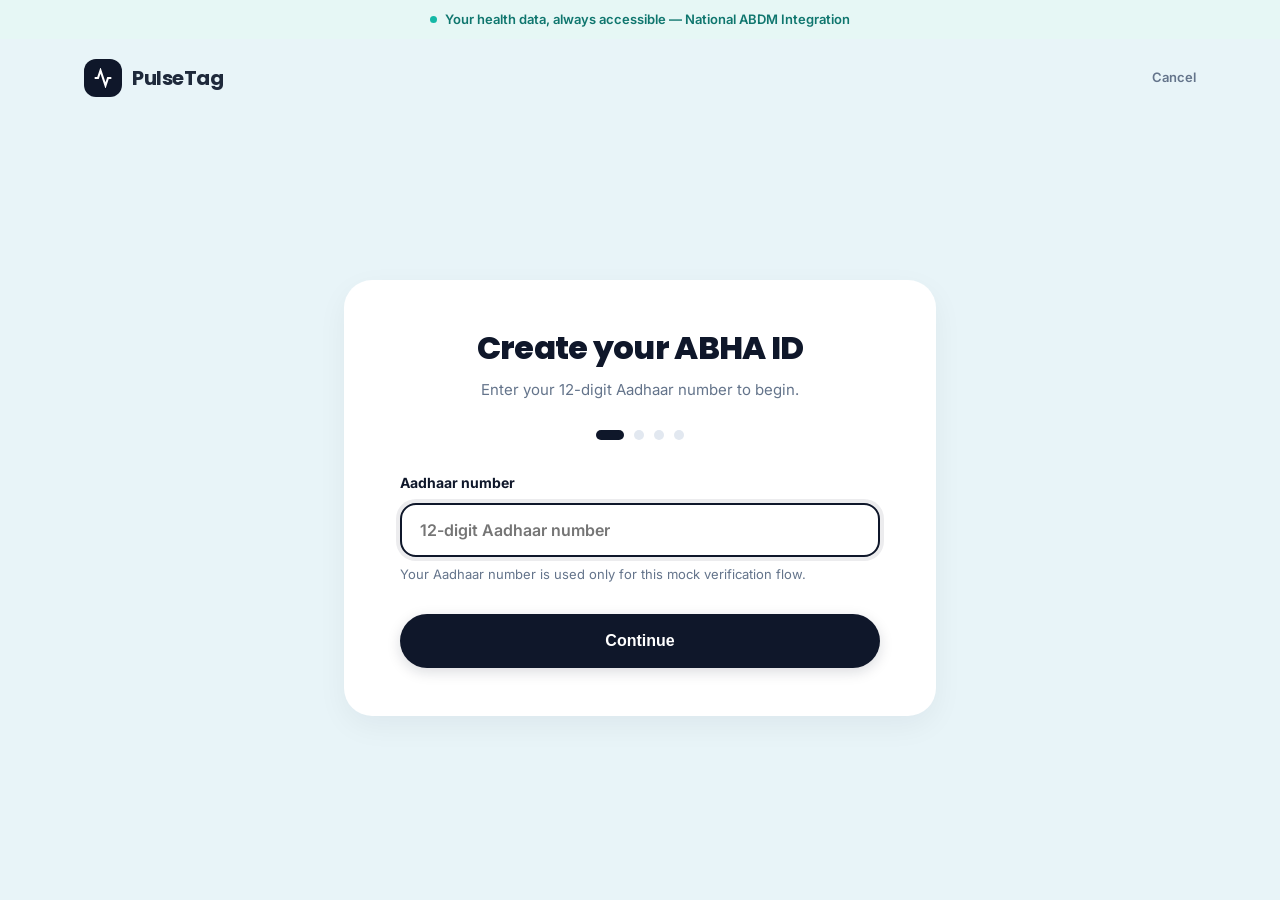
==== abha-create.html @ c78e1089 "Update PulseTag" ====
<!DOCTYPE html>
<html lang="en">
<head>
  <meta charset="UTF-8">
  <meta name="viewport" content="width=device-width, initial-scale=1.0">

  <title>PulseTag — Create ABHA ID</title>

  <link rel="preconnect" href="https://fonts.googleapis.com">
  <link rel="preconnect" href="https://fonts.gstatic.com" crossorigin>
  <link href="https://fonts.googleapis.com/css2?family=Inter:wght@400;500;600;700&family=Poppins:wght@500;600;700;800&display=swap" rel="stylesheet">

  <script src="state.js"></script>
  <script src="i18n.js"></script>

  <style>
    * {
      box-sizing: border-box;
      margin: 0;
      padding: 0;
    }

    :root {
      --primary: #0f172a;
      --primary-dark: #020617;
      --accent-teal: #14b8a6;
      --teal-bg: #e6f7f5;
      --teal-text: #0f766e;
      --hero-bg: #e8f4f8;
      --card-mint: #dcfce7;
      --card-blue: #e0f2fe;
      --text: #1e293b;
      --muted: #64748b;
      --border: #e2e8f0;
      --white: #ffffff;
      --error: #dc2626;
      --error-bg: #fef2f2;
      --success: #15803d;
      --success-bg: #f0fdf4;
    }

    body {
      margin: 0;
      min-height: 100vh;
      background: var(--hero-bg);
      color: var(--text);
      font-family: 'Inter', -apple-system, BlinkMacSystemFont, "Segoe UI", Roboto, sans-serif;
      line-height: 1.6;
      display: flex;
      flex-direction: column;
    }

    /* Top Announcement Bar */
    .announcement-bar {
      background: var(--teal-bg);
      color: var(--teal-text);
      font-size: 13px;
      font-weight: 600;
      text-align: center;
      padding: 9px 16px;
      display: flex;
      align-items: center;
      justify-content: center;
      gap: 8px;
    }

    .announcement-badge {
      display: inline-block;
      width: 7px;
      height: 7px;
      background: var(--accent-teal);
      border-radius: 50%;
    }

    /* Navbar */
    .navbar {
      display: flex;
      align-items: center;
      justify-content: space-between;
      max-width: 1160px;
      width: 100%;
      margin: 0 auto;
      padding: 20px 24px;
    }

    .brand {
      display: flex;
      align-items: center;
      gap: 10px;
      text-decoration: none;
      color: var(--text);
    }

    .logo-icon {
      width: 38px;
      height: 38px;
      border-radius: 12px;
      background: #0f172a;
      display: flex;
      align-items: center;
      justify-content: center;
      color: #fff;
    }

    .brand-title {
      font-family: 'Poppins', sans-serif;
      font-size: 20px;
      font-weight: 700;
      letter-spacing: -0.5px;
      color: var(--text);
    }

    .nav-link {
      color: var(--muted);
      text-decoration: none;
      font-size: 13px;
      font-weight: 600;
    }

    /* Page Container */
    .page {
      width: 100%;
      max-width: 640px;
      margin: 20px auto 40px;
      padding: 0 24px;
      flex: 1;
      display: flex;
      align-items: center;
      justify-content: center;
    }

    .card {
      width: 100%;
      background: var(--white);
      border-radius: 28px;
      padding: 48px 40px;
      box-shadow: 0 10px 30px rgba(15, 23, 42, 0.05);
    }

    .header {
      margin-bottom: 28px;
      text-align: center;
    }

    h1 {
      font-family: 'Poppins', sans-serif;
      margin: 0 0 10px;
      font-size: clamp(24px, 4vw, 32px);
      font-weight: 800;
      line-height: 1.25;
      color: #0f172a;
      letter-spacing: -0.7px;
    }

    .subtitle {
      max-width: 480px;
      margin: 0 auto;
      color: var(--muted);
      font-size: 15px;
      line-height: 1.6;
    }

    .progress {
      display: flex;
      align-items: center;
      justify-content: center;
      gap: 10px;
      margin-bottom: 32px;
    }

    .progress-dot {
      width: 10px;
      height: 10px;
      border-radius: 50%;
      background: #e2e8f0;
      transition: all 0.25s ease;
    }

    .progress-dot.active {
      background: #0f172a;
      width: 28px;
      border-radius: 9999px;
    }

    .progress-dot.complete {
      background: #14b8a6;
    }

    .step {
      width: 100%;
      max-width: 480px;
      margin: 0 auto;
    }

    .field {
      margin-bottom: 20px;
    }

    label {
      display: block;
      margin-bottom: 8px;
      font-size: 14px;
      font-weight: 700;
      color: #0f172a;
    }

    input {
      width: 100%;
      min-height: 54px;
      padding: 0 18px;
      border: 2px solid var(--border);
      border-radius: 16px;
      outline: none;
      background: #ffffff;
      color: var(--text);
      font-family: inherit;
      font-size: 16px;
      font-weight: 600;
      transition: border-color 0.2s ease, box-shadow 0.2s ease;
    }

    input:focus {
      border-color: #0f172a;
      box-shadow: 0 0 0 4px rgba(15, 23, 42, 0.08);
    }

    input:disabled {
      background: #f1f5f9;
      color: #64748b;
      cursor: not-allowed;
    }

    .hint {
      margin-top: 8px;
      color: var(--muted);
      font-size: 13px;
      line-height: 1.5;
    }

    .message {
      display: none;
      margin: 14px 0;
      padding: 12px 14px;
      border-radius: 12px;
      font-size: 14px;
      line-height: 1.5;
      text-align: center;
      font-weight: 500;
    }

    .message.visible {
      display: block;
    }

    .message.error {
      border: 1px solid #fecaca;
      background: var(--error-bg);
      color: var(--error);
    }

    .message.success {
      border: 1px solid #bbf7d0;
      background: var(--success-bg);
      color: var(--success);
    }

    .button {
      width: 100%;
      min-height: 54px;
      margin-top: 10px;
      padding: 0 24px;
      border-radius: 9999px;
      font-size: 16px;
      font-weight: 700;
      cursor: pointer;
      display: inline-flex;
      align-items: center;
      justify-content: center;
      transition: transform 0.2s ease, background 0.2s ease, border-color 0.2s ease;
    }

    .button-primary {
      border: 0;
      background: #0f172a;
      color: #ffffff;
      box-shadow: 0 4px 14px rgba(15, 23, 42, 0.15);
    }

    .button-primary:hover:not(:disabled) {
      background: #1e293b;
      transform: translateY(-2px);
    }

    .button-secondary {
      border: 2px solid var(--border);
      background: #ffffff;
      color: #0f172a;
    }

    .button-secondary:hover:not(:disabled) {
      border-color: #94a3b8;
      background: #f8fafc;
      transform: translateY(-2px);
    }

    .button:disabled {
      cursor: not-allowed;
      opacity: 0.55;
      background: #94a3b8;
      box-shadow: none;
    }

    .loading {
      display: inline-flex;
      align-items: center;
      justify-content: center;
      gap: 10px;
    }

    .spinner {
      width: 18px;
      height: 18px;
      border: 2px solid rgba(255, 255, 255, 0.4);
      border-top-color: #fff;
      border-radius: 50%;
      animation: spin 0.7s linear infinite;
    }

    @keyframes spin {
      to { transform: rotate(360deg); }
    }

    .details {
      margin: 24px 0;
      border-radius: 20px;
      background: #f8fafc;
      border: 1px solid var(--border);
      overflow: hidden;
    }

    .detail-row {
      display: flex;
      justify-content: space-between;
      gap: 20px;
      padding: 16px 20px;
      border-bottom: 1px solid var(--border);
    }

    .detail-row:last-child {
      border-bottom: 0;
    }

    .detail-label {
      color: var(--muted);
      font-size: 14px;
    }

    .detail-value {
      text-align: right;
      font-weight: 700;
      color: #0f172a;
    }

    .success-screen {
      text-align: center;
    }

    .success-icon {
      display: flex;
      align-items: center;
      justify-content: center;
      width: 72px;
      height: 72px;
      margin: 0 auto 24px;
      border-radius: 50%;
      background: #dcfce7;
      color: #166534;
      font-size: 32px;
      font-weight: 800;
    }

    .abha-id {
      margin: 24px 0 8px;
      padding: 18px 24px;
      border-radius: 16px;
      background: #e0f2fe;
      color: #0369a1;
      font-family: 'Poppins', sans-serif;
      font-size: 24px;
      font-weight: 800;
      letter-spacing: 1px;
    }

    .address {
      margin: 0;
      color: var(--muted);
      font-size: 14px;
      font-weight: 500;
    }

    @media (max-width: 600px) {
      .card {
        padding: 36px 22px;
        border-radius: 22px;
      }
      .detail-row {
        flex-direction: column;
        gap: 4px;
      }
      .detail-value {
        text-align: left;
      }
    }
  </style>
</head>
<body>
  <!-- Top Announcement Bar -->
  <div class="announcement-bar">
    <span class="announcement-badge"></span>
    <span>Your health data, always accessible — National ABDM Integration</span>
  </div>

  <!-- Navbar -->
  <nav class="navbar">
    <a href="index.html" class="brand">
      <div class="logo-icon">
        <svg width="20" height="20" viewBox="0 0 24 24" fill="none" stroke="currentColor" stroke-width="2.5">
          <path d="M22 12h-4l-3 9L9 3l-3 9H2"/>
        </svg>
      </div>
      <span class="brand-title">PulseTag</span>
    </a>
    <a href="abha-status.html" class="nav-link">Cancel</a>
  </nav>

  <main class="page">
    <section class="card" aria-live="polite">
      <header class="header">
        <h1 id="pageTitle"></h1>
        <p id="pageSubtitle" class="subtitle"></p>
      </header>

      <div id="progress" class="progress" aria-label="Progress">
        <span class="progress-dot" data-step="1"></span>
        <span class="progress-dot" data-step="2"></span>
        <span class="progress-dot" data-step="3"></span>
        <span class="progress-dot" data-step="4"></span>
      </div>

      <div id="stepContainer"></div>
    </section>
  </main>

  <script>
    let step = 1;

    let aadhaar = "";
    let otpAttempts = 0;
    let verifying = false;

    const CORRECT_OTP = "123456";
    const MAX_OTP_ATTEMPTS = 3;

    const pageTitle = document.getElementById("pageTitle");
    const pageSubtitle = document.getElementById("pageSubtitle");
    const stepContainer = document.getElementById("stepContainer");
    const progressDots = document.querySelectorAll(".progress-dot");

    function t(key, fallback) {
      try {
        if (
          typeof translations !== "undefined" &&
          typeof getState === "function"
        ) {
          const language = getState().language || "en";
          const value = translations[language]?.[key];

          if (value) {
            return value;
          }
        }
      } catch (error) {
        // Use fallback.
      }

      return fallback;
    }

    function updateProgress() {
      progressDots.forEach((dot) => {
        const dotStep = Number(dot.dataset.step);

        dot.classList.toggle("active", dotStep === step);
        dot.classList.toggle("complete", dotStep < step);
      });
    }

    function setHeader(title, subtitle) {
      pageTitle.textContent = title;
      pageSubtitle.textContent = subtitle;
    }

    function renderStep() {
      updateProgress();

      if (step === 1) {
        renderAadhaarStep();
      } else if (step === 2) {
        renderOtpStep();
      } else if (step === 3) {
        renderDetailsStep();
      } else if (step === 4) {
        renderSuccessStep();
      }
    }

    function renderAadhaarStep() {
      setHeader(
        t("abhaCreate.step1Title", "Create your ABHA ID"),
        t(
          "abhaCreate.step1Subtitle",
          "Enter your 12-digit Aadhaar number to begin."
        )
      );

      stepContainer.innerHTML = `
        <form id="aadhaarForm" class="step" novalidate>
          <div class="field">
            <label for="aadhaar">
              ${t("abhaCreate.aadhaarLabel", "Aadhaar number")}
            </label>

            <input
              id="aadhaar"
              type="text"
              inputmode="numeric"
              autocomplete="off"
              maxlength="12"
              placeholder="${t(
                "abhaCreate.aadhaarPlaceholder",
                "12-digit Aadhaar number"
              )}"
              required
            >

            <div class="hint">
              ${t(
                "abhaCreate.aadhaarHint",
                "Your Aadhaar number is used only for this mock verification flow."
              )}
            </div>

            <div
              id="aadhaarMessage"
              class="message"
              role="alert"
              aria-live="polite"
            ></div>
          </div>

          <button class="button button-primary" type="submit">
            ${t("abhaCreate.continue", "Continue")}
          </button>
        </form>
      `;

      const form = document.getElementById("aadhaarForm");
      const input = document.getElementById("aadhaar");
      const message = document.getElementById("aadhaarMessage");

      input.value = aadhaar;

      input.addEventListener("input", () => {
        input.value = input.value
          .replace(/\D/g, "")
          .slice(0, 12);

        message.className = "message";
        message.textContent = "";
      });

      form.addEventListener("submit", (event) => {
        event.preventDefault();

        const value = input.value.trim();

        if (!/^\d{12}$/.test(value)) {
          message.textContent = t(
            "abhaCreate.invalidAadhaar",
            "Please enter a valid 12-digit Aadhaar number."
          );

          message.className = "message visible error";
          input.focus();
          return;
        }

        aadhaar = value;
        step = 2;
        renderStep();
      });

      input.focus();
    }

    function mockOtpCheck(otp) {
      return new Promise((resolve, reject) => {
        setTimeout(() => {
          if (otp === CORRECT_OTP) {
            resolve({ success: true });
          } else {
            reject(new Error("Invalid OTP"));
          }
        }, 800);
      });
    }

    function renderOtpStep() {
      setHeader(
        t("abhaCreate.step2Title", "Verify Aadhaar OTP"),
        t(
          "abhaCreate.step2Subtitle",
          "Enter the 6-digit OTP sent to your registered mobile number."
        )
      );

      stepContainer.innerHTML = `
        <form id="abhaOtpForm" class="step" novalidate>
          <div class="field">
            <label for="abhaOtp">
              ${t("abhaCreate.otpLabel", "One-time password")}
            </label>

            <input
              id="abhaOtp"
              type="text"
              inputmode="numeric"
              autocomplete="one-time-code"
              maxlength="6"
              placeholder="${t(
                "abhaCreate.otpPlaceholder",
                "6-digit OTP"
              )}"
              required
            >

            <div class="hint">
              ${t(
                "abhaCreate.otpHint",
                "For this demo, use 123456."
              )}
            </div>

            <div
              id="otpMessage"
              class="message"
              role="alert"
              aria-live="polite"
            ></div>
          </div>

          <button
            id="verifyOtpButton"
            class="button button-primary"
            type="submit"
          >
            ${t("abhaCreate.verify", "Verify OTP")}
          </button>

          <button
            id="backToAadhaar"
            class="button button-secondary"
            type="button"
          >
            ${t("abhaCreate.back", "Back")}
          </button>
        </form>
      `;

      const form = document.getElementById("abhaOtpForm");
      const input = document.getElementById("abhaOtp");
      const message = document.getElementById("otpMessage");
      const verifyButton = document.getElementById("verifyOtpButton");
      const backButton = document.getElementById("backToAadhaar");

      input.addEventListener("input", () => {
        input.value = input.value
          .replace(/\D/g, "")
          .slice(0, 6);

        message.className = "message";
        message.textContent = "";
      });

      backButton.addEventListener("click", () => {
        step = 1;
        renderStep();
      });

      form.addEventListener("submit", async (event) => {
        event.preventDefault();

        if (verifying) return;

        const otp = input.value.trim();

        if (!/^\d{6}$/.test(otp)) {
          message.textContent = t(
            "abhaCreate.invalidOtp",
            "Please enter the 6-digit OTP."
          );

          message.className = "message visible error";
          input.focus();
          return;
        }

        if (otpAttempts >= MAX_OTP_ATTEMPTS) {
          message.textContent = t(
            "abhaCreate.tooManyAttempts",
            "Too many incorrect attempts. Please start again."
          );

          message.className = "message visible error";
          return;
        }

        verifying = true;
        verifyButton.disabled = true;

        verifyButton.innerHTML = `
          <span class="loading">
            <span class="spinner" aria-hidden="true"></span>
            <span>
              ${t("abhaCreate.verifying", "Verifying...")}
            </span>
          </span>
        `;

        try {
          await mockOtpCheck(otp);

          verifying = false;
          step = 3;
          renderStep();
        } catch (error) {
          otpAttempts++;
          verifying = false;
          verifyButton.disabled = false;

          verifyButton.textContent = t(
            "abhaCreate.verify",
            "Verify OTP"
          );

          input.value = "";

          if (otpAttempts >= MAX_OTP_ATTEMPTS) {
            message.textContent = t(
              "abhaCreate.tooManyAttempts",
              "Too many incorrect attempts. Please start again."
            );

            verifyButton.disabled = true;
          } else {
            const remaining = MAX_OTP_ATTEMPTS - otpAttempts;

            message.textContent = t(
              "abhaCreate.wrongOtp",
              `Incorrect OTP. ${remaining} attempt(s) remaining.`
            ).replace("{attempts}", remaining);
          }

          message.className = "message visible error";
          input.focus();
        }
      });

      input.focus();
    }

    function getMockDetails() {
      return {
        name: "Priya Sharma",
        dob: "14 March 1998"
      };
    }

    function renderDetailsStep() {
      const details = getMockDetails();

      setHeader(
        t("abhaCreate.step3Title", "Confirm your details"),
        t(
          "abhaCreate.step3Subtitle",
          "These details were retrieved from the mock Aadhaar verification."
        )
      );

      stepContainer.innerHTML = `
        <div class="step">
          <div class="details">
            <div class="detail-row">
              <span class="detail-label">
                ${t("abhaCreate.name", "Name")}
              </span>

              <span class="detail-value">
                ${details.name}
              </span>
            </div>

            <div class="detail-row">
              <span class="detail-label">
                ${t("abhaCreate.dob", "Date of birth")}
              </span>

              <span class="detail-value">
                ${details.dob}
              </span>
            </div>
          </div>

          <div
            id="detailsMessage"
            class="message"
            role="alert"
            aria-live="polite"
          ></div>

          <button
            id="confirmDetails"
            class="button button-primary"
            type="button"
          >
            ${t("abhaCreate.confirm", "Confirm & Generate ID")}
          </button>

          <button
            id="backToOtp"
            class="button button-secondary"
            type="button"
          >
            ${t("abhaCreate.back", "Back")}
          </button>
        </div>
      `;

      document
        .getElementById("confirmDetails")
        .addEventListener("click", () => {
          step = 4;
          renderStep();
        });

      document
        .getElementById("backToOtp")
        .addEventListener("click", () => {
          step = 2;
          renderStep();
        });
    }

    function generateFakeAbhaId() {
      const first = Math.floor(1000 + Math.random() * 9000);
      const second = Math.floor(1000 + Math.random() * 9000);
      const third = Math.floor(1000 + Math.random() * 9000);

      return `${first}-${second}-${third}`;
    }

    function renderSuccessStep() {
      const generatedId = generateFakeAbhaId();
      const generatedAddress =
        `priya${Math.floor(100 + Math.random() * 900)}@abdm`;

      setHeader(
        t("abhaCreate.step4Title", "ABHA ID created"),
        t(
          "abhaCreate.step4Subtitle",
          "Your mock ABHA ID has been created successfully."
        )
      );

      progressDots.forEach((dot) => {
        dot.classList.remove("active");
        dot.classList.add("complete");
      });

      stepContainer.innerHTML = `
        <div class="step success-screen">
          <div class="success-icon" aria-hidden="true">✓</div>

          <p class="subtitle">
            ${t(
              "abhaCreate.successText",
              "Your ABHA identity is now ready to use with PulseTag."
            )}
          </p>

          <div class="abha-id">
            ${generatedId}
          </div>

          <p class="address">
            ${generatedAddress}
          </p>

          <button
            id="continueButton"
            class="button button-primary"
            type="button"
          >
            ${t("abhaCreate.continueToProfile", "Continue to Emergency Profile")}
          </button>
        </div>
      `;

      updateState({
        abha: {
          linked: true,
          id: generatedId
        }
      });

      document
        .getElementById("continueButton")
        .addEventListener("click", () => {
          window.location.href = "emergency-profile.html";
        });
    }

    try {
      const state = getState();

      if (state?.language) {
        setLanguage(state.language);
      }
    } catch (error) {
      // Continue with the default English strings.
    }

    renderStep();
  </script>
</body>
</html>
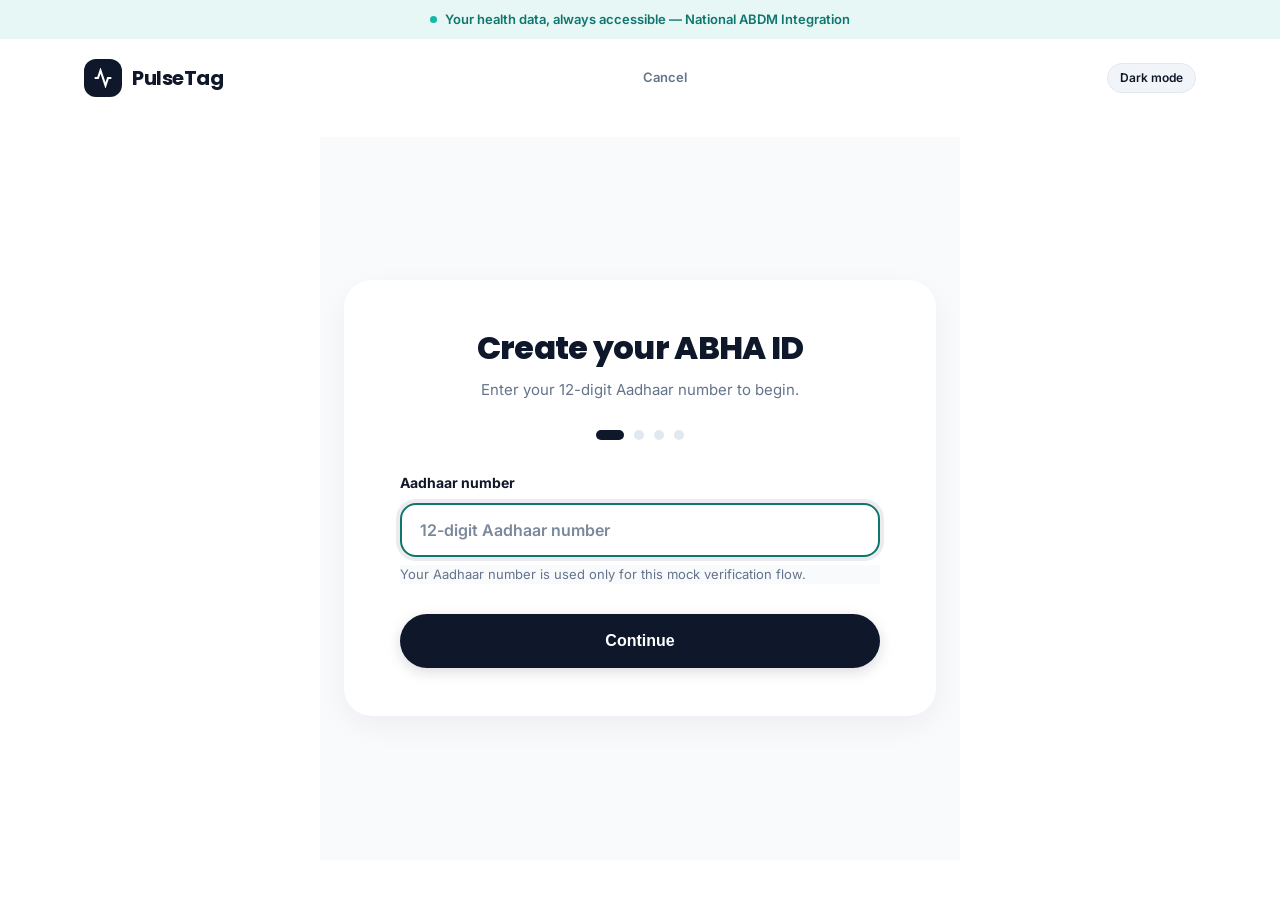
==== commit 247cf5fb: "light dark theme" ====
--- a/abha-create.html
+++ b/abha-create.html
@@ -3,6 +3,7 @@
 <head>
   <meta charset="UTF-8">
   <meta name="viewport" content="width=device-width, initial-scale=1.0">
+  <script src="theme.js"></script>
 
   <title>PulseTag — Create ABHA ID</title>
 
@@ -411,7 +412,25 @@
         text-align: left;
       }
     }
+    @media (max-width: 768px) {
+      html, body { width: 100%; overflow-x: hidden; }
+      .navbar { flex-wrap: wrap; gap: 12px 20px; padding: 16px 20px; }
+      .brand, .page, .card, .content, form { min-width: 0; width: 100%; }
+      .page { padding: 0 16px; }
+      .card, .content { padding: 36px 24px; }
+      h1 { font-size: clamp(24px, 7vw, 34px); }
+      img, svg, canvas, video { max-width: 100%; }
+      button, input, select, textarea { max-width: 100%; }
+    }
+    @media (max-width: 480px) {
+      .navbar { padding: 14px 16px; }
+      .nav-link { margin-left: 0; overflow-wrap: anywhere; }
+      .card, .content { padding: 28px 16px; border-radius: 20px; }
+      h1 { font-size: clamp(23px, 8vw, 30px); }
+      .button, button, input, select, textarea { width: 100%; }
+    }
   </style>
+  <link rel="stylesheet" href="theme.css">
 </head>
 <body>
   <!-- Top Announcement Bar -->
--- a/theme.css
+++ b/theme.css
@@ -0,0 +1,235 @@
+:root {
+  --theme-page: #ffffff;
+  --theme-surface: #ffffff;
+  --theme-surface-alt: #f8fafc;
+  --theme-text: #1e293b;
+  --theme-heading: #0f172a;
+  --theme-muted: #64748b;
+  --theme-border: #e2e8f0;
+  --theme-control: #f1f5f9;
+  --theme-control-hover: #e2e8f0;
+  --theme-shadow: rgba(15, 23, 42, 0.08);
+  --theme-focus: #0f766e;
+  --theme-danger-bg: #fff1f2;
+  --theme-danger-text: #991b1b;
+  --theme-success-bg: #f0fdf4;
+  --theme-success-text: #166534;
+}
+
+:root[data-theme="dark"] {
+  --theme-page: #101827;
+  --theme-surface: #182334;
+  --theme-surface-alt: #202d40;
+  --theme-text: #e5edf5;
+  --theme-heading: #f8fafc;
+  --theme-muted: #a9b8c9;
+  --theme-border: #3b4b61;
+  --theme-control: #243247;
+  --theme-control-hover: #314158;
+  --theme-shadow: rgba(0, 0, 0, 0.28);
+  --theme-focus: #5eead4;
+  --theme-danger-bg: #3a2028;
+  --theme-danger-text: #fecdd3;
+  --theme-success-bg: #19352b;
+  --theme-success-text: #bbf7d0;
+}
+
+html,
+body {
+  background-color: var(--theme-page) !important;
+  color: var(--theme-text) !important;
+}
+
+body,
+.navbar,
+.card,
+.content,
+.cluster-card,
+.upload,
+.emergency-section,
+.vault-section,
+.modal,
+.dropdown,
+table,
+.table-wrapper {
+  background-color: var(--theme-surface) !important;
+}
+
+.hero-section,
+.hero-wrapper,
+.page,
+.section,
+.emergency-item,
+.vault-list,
+.info-box,
+.hint,
+.trust-strip {
+  background-color: var(--theme-surface-alt) !important;
+}
+
+.announcement-bar {
+  background-color: var(--teal-bg) !important;
+  color: var(--teal-text) !important;
+}
+
+.brand,
+.brand-title,
+h1,
+h2,
+h3,
+h4,
+.hero-heading,
+.section-heading,
+.card-title,
+label,
+th,
+strong {
+  color: var(--theme-heading) !important;
+}
+
+p,
+.subtitle,
+.hero-subtext,
+.nav-link,
+.section-description,
+.hint,
+td,
+small {
+  color: var(--theme-muted) !important;
+}
+
+.nav-link:hover,
+a:hover {
+  color: var(--theme-heading) !important;
+}
+
+.logo-icon,
+.button-primary,
+.submit-btn,
+.verify-button,
+.save-button,
+.continue-btn,
+.get-started,
+.hero-action,
+.button-primary:hover:not(:disabled),
+.submit-btn:hover:not(:disabled),
+.verify-button:hover:not(:disabled),
+.save-button:hover:not(:disabled),
+.continue-btn:not(:disabled):hover {
+  background-color: var(--primary) !important;
+  color: #ffffff !important;
+}
+
+.nav-btn,
+.button-secondary,
+.nav-btn:hover,
+.button-secondary:hover,
+.resend-button,
+.upload-button {
+  background-color: var(--theme-control) !important;
+  color: var(--theme-heading) !important;
+}
+
+button,
+input,
+select,
+textarea,
+.upload,
+.card,
+.cluster-card,
+.section,
+.emergency-section,
+.vault-section,
+table,
+th,
+td {
+  border-color: var(--theme-border) !important;
+}
+
+input,
+select,
+textarea {
+  background-color: var(--theme-surface) !important;
+  color: var(--theme-text) !important;
+}
+
+input::placeholder,
+textarea::placeholder {
+  color: var(--theme-muted) !important;
+  opacity: 0.85;
+}
+
+input:focus,
+select:focus,
+textarea:focus,
+button:focus-visible,
+a:focus-visible {
+  outline-color: var(--theme-focus) !important;
+  border-color: var(--theme-focus) !important;
+}
+
+input:disabled,
+button:disabled,
+select:disabled,
+textarea:disabled {
+  background-color: var(--theme-control) !important;
+  color: var(--theme-muted) !important;
+  opacity: 0.7;
+}
+
+[role="alert"],
+.error,
+.access-error {
+  background-color: var(--theme-danger-bg) !important;
+  color: var(--theme-danger-text) !important;
+}
+
+.success,
+.status-pill,
+.success-message {
+  background-color: var(--theme-success-bg) !important;
+  color: var(--theme-success-text) !important;
+}
+
+svg,
+.icon,
+button svg {
+  color: currentColor;
+}
+
+.theme-toggle {
+  appearance: none;
+  border: 1px solid var(--theme-border);
+  border-radius: 9999px;
+  background: var(--theme-control);
+  color: var(--theme-heading);
+  cursor: pointer;
+  font: inherit;
+  font-size: 12px;
+  font-weight: 600;
+  line-height: 1;
+  padding: 8px 12px;
+  white-space: nowrap;
+}
+
+.theme-toggle:hover {
+  background: var(--theme-control-hover);
+}
+
+.theme-toggle:focus-visible {
+  outline: 2px solid var(--theme-focus);
+  outline-offset: 2px;
+}
+
+:root[data-theme="dark"] .section.health,
+:root[data-theme="dark"] .section.allergies,
+:root[data-theme="dark"] .section.meds,
+:root[data-theme="dark"] .section.contact,
+:root[data-theme="dark"] .section.vault,
+:root[data-theme="dark"] .emergency-section {
+  background: var(--theme-surface-alt) !important;
+}
+
+:root[data-theme="dark"] .wave-divider .shape-fill {
+  fill: var(--theme-surface-alt) !important;
+}
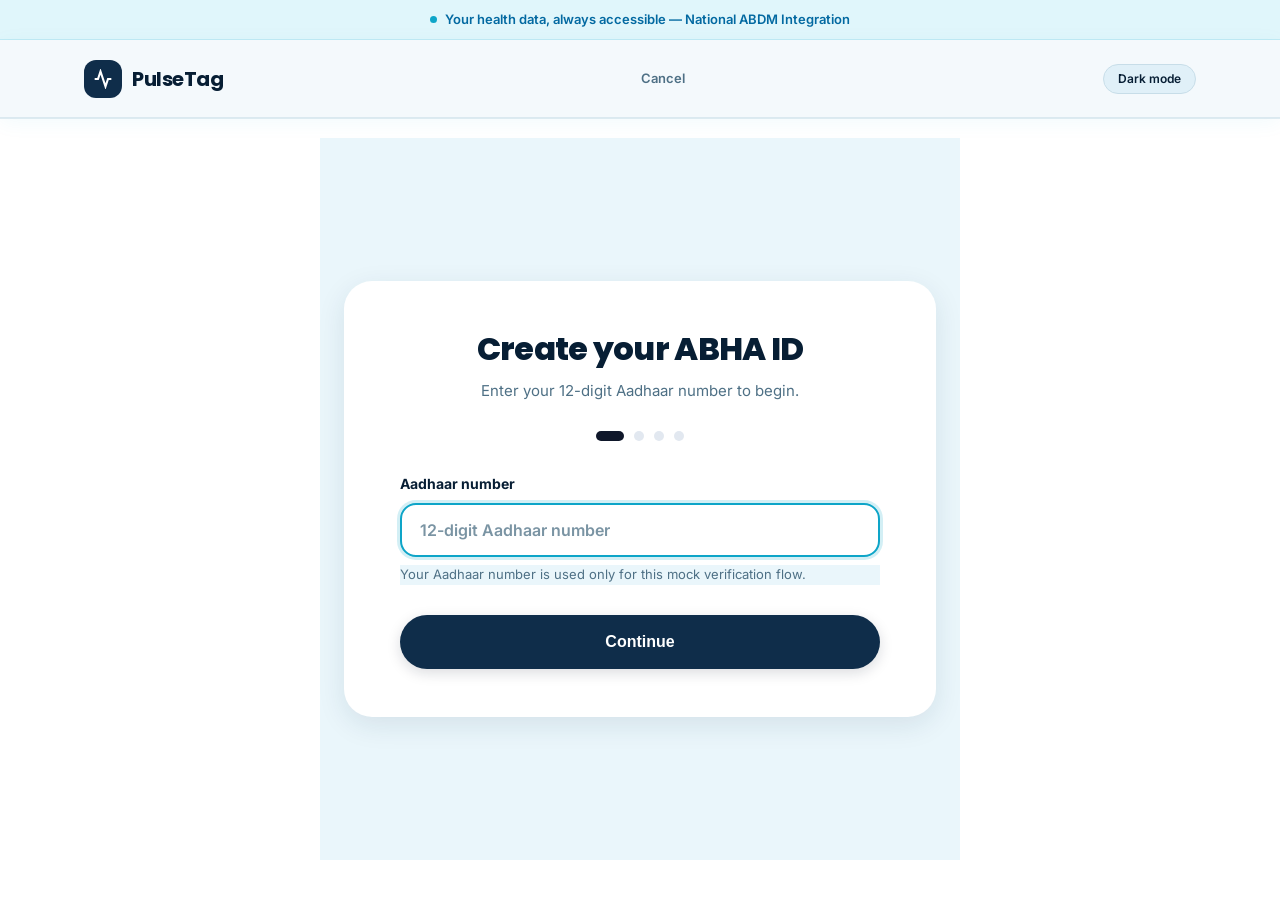
==== commit 7d9ae60d: "frontend beautified" ====
--- a/abha-create.html
+++ b/abha-create.html
@@ -431,6 +431,7 @@
     }
   </style>
   <link rel="stylesheet" href="theme.css">
+  <link rel="stylesheet" href="globals.css">
 </head>
 <body>
   <!-- Top Announcement Bar -->
--- a/theme.css
+++ b/theme.css
@@ -1,45 +1,56 @@
+/*
+ * PulseTag — Theme System
+ * CSS custom property overrides for light / dark.
+ * Applied globally via [data-theme="dark"] on <html>.
+ */
+
+/* ── Light theme surface tokens ──────────────────────────────── */
 :root {
-  --theme-page: #ffffff;
-  --theme-surface: #ffffff;
-  --theme-surface-alt: #f8fafc;
-  --theme-text: #1e293b;
-  --theme-heading: #0f172a;
-  --theme-muted: #64748b;
-  --theme-border: #e2e8f0;
-  --theme-control: #f1f5f9;
-  --theme-control-hover: #e2e8f0;
-  --theme-shadow: rgba(15, 23, 42, 0.08);
-  --theme-focus: #0f766e;
-  --theme-danger-bg: #fff1f2;
-  --theme-danger-text: #991b1b;
-  --theme-success-bg: #f0fdf4;
-  --theme-success-text: #166534;
-}
-
+  --theme-page:           #f2f8fc;
+  --theme-surface:        #ffffff;
+  --theme-surface-alt:    #eaf6fb;
+  --theme-text:           #0f2d4a;
+  --theme-heading:        #071e34;
+  --theme-muted:          #4e7085;
+  --theme-border:         #c7dde8;
+  --theme-control:        #e0f0f8;
+  --theme-control-hover:  #c7dde8;
+  --theme-shadow:         rgba(15, 45, 74, 0.09);
+  --theme-focus:          #0ea5c8;
+  --theme-danger-bg:      #fff0ee;
+  --theme-danger-text:    #9b2335;
+  --theme-success-bg:     #d1fae5;
+  --theme-success-text:   #0e7153;
+}
+
+/* ── Dark theme surface tokens ───────────────────────────────── */
 :root[data-theme="dark"] {
-  --theme-page: #101827;
-  --theme-surface: #182334;
-  --theme-surface-alt: #202d40;
-  --theme-text: #e5edf5;
-  --theme-heading: #f8fafc;
-  --theme-muted: #a9b8c9;
-  --theme-border: #3b4b61;
-  --theme-control: #243247;
-  --theme-control-hover: #314158;
-  --theme-shadow: rgba(0, 0, 0, 0.28);
-  --theme-focus: #5eead4;
-  --theme-danger-bg: #3a2028;
-  --theme-danger-text: #fecdd3;
-  --theme-success-bg: #19352b;
-  --theme-success-text: #bbf7d0;
-}
-
+  --theme-page:           #091825;
+  --theme-surface:        #0d1f2e;
+  --theme-surface-alt:    #122536;
+  --theme-text:           #cde5f4;
+  --theme-heading:        #e8f6ff;
+  --theme-muted:          #6ba3bf;
+  --theme-border:         #1e3d55;
+  --theme-control:        #142638;
+  --theme-control-hover:  #1e3d55;
+  --theme-shadow:         rgba(0, 0, 0, 0.35);
+  --theme-focus:          #22d3ee;
+  --theme-danger-bg:      #2e1212;
+  --theme-danger-text:    #fca5a5;
+  --theme-success-bg:     #0a2e20;
+  --theme-success-text:   #6ee7b7;
+}
+
+/* ── Base resets ──────────────────────────────────────────────── */
 html,
 body {
   background-color: var(--theme-page) !important;
   color: var(--theme-text) !important;
-}
-
+  transition: background-color 0.3s ease, color 0.3s ease;
+}
+
+/* ── Surface overrides ────────────────────────────────────────── */
 body,
 .navbar,
 .card,
@@ -63,15 +74,19 @@
 .vault-list,
 .info-box,
 .hint,
-.trust-strip {
+.trust-strip,
+.reassurance-section,
+.reassurance-card {
   background-color: var(--theme-surface-alt) !important;
 }
 
+/* Announcement bar stays teal */
 .announcement-bar {
   background-color: var(--teal-bg) !important;
   color: var(--teal-text) !important;
 }
 
+/* ── Text ─────────────────────────────────────────────────────── */
 .brand,
 .brand-title,
 h1,
@@ -94,7 +109,8 @@
 .section-description,
 .hint,
 td,
-small {
+small,
+.footer-text {
   color: var(--theme-muted) !important;
 }
 
@@ -103,6 +119,7 @@
   color: var(--theme-heading) !important;
 }
 
+/* ── Primary buttons ──────────────────────────────────────────── */
 .logo-icon,
 .button-primary,
 .submit-btn,
@@ -111,6 +128,9 @@
 .continue-btn,
 .get-started,
 .hero-action,
+.tile-action-btn,
+.card-btn,
+.showcase-btn,
 .button-primary:hover:not(:disabled),
 .submit-btn:hover:not(:disabled),
 .verify-button:hover:not(:disabled),
@@ -120,16 +140,41 @@
   color: #ffffff !important;
 }
 
+/* In dark mode, primary buttons use the accent color for visibility */
+:root[data-theme="dark"] .logo-icon,
+:root[data-theme="dark"] .button-primary,
+:root[data-theme="dark"] .submit-btn,
+:root[data-theme="dark"] .verify-button,
+:root[data-theme="dark"] .save-button,
+:root[data-theme="dark"] .continue-btn,
+:root[data-theme="dark"] .get-started,
+:root[data-theme="dark"] .hero-action,
+:root[data-theme="dark"] .tile-action-btn,
+:root[data-theme="dark"] .card-btn,
+:root[data-theme="dark"] .button-primary:hover:not(:disabled),
+:root[data-theme="dark"] .submit-btn:hover:not(:disabled),
+:root[data-theme="dark"] .verify-button:hover:not(:disabled),
+:root[data-theme="dark"] .save-button:hover:not(:disabled),
+:root[data-theme="dark"] .continue-btn:not(:disabled):hover {
+  background-color: #0ea5c8 !important;
+  color: #ffffff !important;
+}
+
+/* ── Secondary buttons ────────────────────────────────────────── */
 .nav-btn,
 .button-secondary,
-.nav-btn:hover,
-.button-secondary:hover,
 .resend-button,
 .upload-button {
   background-color: var(--theme-control) !important;
   color: var(--theme-heading) !important;
 }
 
+.nav-btn:hover,
+.button-secondary:hover {
+  background-color: var(--theme-control-hover) !important;
+}
+
+/* ── Borders ──────────────────────────────────────────────────── */
 button,
 input,
 select,
@@ -142,10 +187,13 @@
 .vault-section,
 table,
 th,
-td {
+td,
+.info-item,
+.qr-wrapper {
   border-color: var(--theme-border) !important;
 }
 
+/* ── Inputs ───────────────────────────────────────────────────── */
 input,
 select,
 textarea {
@@ -156,16 +204,18 @@
 input::placeholder,
 textarea::placeholder {
   color: var(--theme-muted) !important;
-  opacity: 0.85;
+  opacity: 0.75;
 }
 
 input:focus,
 select:focus,
 textarea:focus,
+.input-wrapper:focus-within,
 button:focus-visible,
 a:focus-visible {
   outline-color: var(--theme-focus) !important;
   border-color: var(--theme-focus) !important;
+  box-shadow: 0 0 0 3px rgba(14, 165, 200, 0.18) !important;
 }
 
 input:disabled,
@@ -174,9 +224,10 @@
 textarea:disabled {
   background-color: var(--theme-control) !important;
   color: var(--theme-muted) !important;
-  opacity: 0.7;
-}
-
+  opacity: 0.65;
+}
+
+/* ── Alerts ───────────────────────────────────────────────────── */
 [role="alert"],
 .error,
 .access-error {
@@ -184,6 +235,7 @@
   color: var(--theme-danger-text) !important;
 }
 
+/* ── Success / status ─────────────────────────────────────────── */
 .success,
 .status-pill,
 .success-message {
@@ -191,12 +243,14 @@
   color: var(--theme-success-text) !important;
 }
 
+/* ── SVG / icons inherit current color ───────────────────────── */
 svg,
 .icon,
 button svg {
   color: currentColor;
 }
 
+/* ── Theme toggle button ──────────────────────────────────────── */
 .theme-toggle {
   appearance: none;
   border: 1px solid var(--theme-border);
@@ -208,8 +262,9 @@
   font-size: 12px;
   font-weight: 600;
   line-height: 1;
-  padding: 8px 12px;
+  padding: 8px 14px;
   white-space: nowrap;
+  transition: background 0.25s ease, color 0.25s ease, border-color 0.25s ease;
 }
 
 .theme-toggle:hover {
@@ -221,15 +276,57 @@
   outline-offset: 2px;
 }
 
+/* ── Dark mode: form section backgrounds ─────────────────────── */
 :root[data-theme="dark"] .section.health,
 :root[data-theme="dark"] .section.allergies,
 :root[data-theme="dark"] .section.meds,
 :root[data-theme="dark"] .section.contact,
 :root[data-theme="dark"] .section.vault,
+:root[data-theme="dark"] .section.doctors,
 :root[data-theme="dark"] .emergency-section {
   background: var(--theme-surface-alt) !important;
-}
-
+  border-color: var(--theme-border) !important;
+}
+
+/* ── Dark mode: tile cards ────────────────────────────────────── */
+:root[data-theme="dark"] .tile.health-tile {
+  background: #0d2d45 !important;
+}
+:root[data-theme="dark"] .tile.vault-tile {
+  background: #0a2e20 !important;
+}
+:root[data-theme="dark"] .tile.status-tile {
+  background: #2a1f08 !important;
+}
+:root[data-theme="dark"] .tile {
+  background: #122536 !important;
+}
+
+/* ── Dark mode: pastel cards ──────────────────────────────────── */
+:root[data-theme="dark"] .pastel-card.blue    { background: #0d2d45 !important; }
+:root[data-theme="dark"] .pastel-card.mint    { background: #0a2e20 !important; }
+:root[data-theme="dark"] .pastel-card.blush   { background: #2e1212 !important; }
+:root[data-theme="dark"] .pastel-card.peach   { background: #2a1f08 !important; }
+:root[data-theme="dark"] .pastel-card.lavender { background: #1e1535 !important; }
+
+/* ── Dark mode: wave divider ──────────────────────────────────── */
 :root[data-theme="dark"] .wave-divider .shape-fill {
   fill: var(--theme-surface-alt) !important;
 }
+
+/* ── Dark mode: cluster cards ────────────────────────────────── */
+:root[data-theme="dark"] .cluster-card {
+  background: var(--theme-surface) !important;
+}
+
+/* ── Dark mode: vault link panel ──────────────────────────────── */
+:root[data-theme="dark"] .vault-link-panel {
+  background: #0d2d45 !important;
+  border-color: #1e3d55 !important;
+}
+
+/* ── Dark mode: locked state ─────────────────────────────────── */
+:root[data-theme="dark"] .locked {
+  background: #2e1212 !important;
+  border-color: #7f1d1d !important;
+}
--- a/globals.css
+++ b/globals.css
@@ -0,0 +1,480 @@
+/*
+ * PulseTag — Global Design System
+ * Visual-only: palette, navbar, hero, animations, transitions.
+ * No layout/functionality changes. All colors via CSS variables.
+ */
+
+/* ── Smooth scroll ────────────────────────────────────────────── */
+html {
+  scroll-behavior: smooth;
+}
+
+/* ── Updated CSS custom properties (light) ───────────────────── */
+:root {
+  /* Core palette */
+  --primary:           #0f2d4a;
+  --primary-dark:      #071e34;
+  --accent:            #0ea5c8;
+  --accent-hover:      #0891b2;
+  --accent-teal:       #0ea5c8;
+  --teal-bg:           #e0f6fb;
+  --teal-text:         #0369a1;
+
+  /* Backgrounds */
+  --hero-bg:           #eaf6fb;
+  --page-bg:           #f2f8fc;
+  --strip-bg:          #fde8e4;
+  --strip-text:        #991b1b;
+
+  /* Cards */
+  --card-blue:         #dbeafe;
+  --card-mint:         #d1fae5;
+  --card-blush:        #fee2e2;
+  --card-peach:        #fef3c7;
+  --card-lavender:     #ede9fe;
+
+  /* Text */
+  --text:              #0f2d4a;
+  --muted:             #4e7085;
+  --white:             #ffffff;
+  --border:            #c7dde8;
+
+  /* Semantic */
+  --success:           #0e7153;
+  --success-bg:        #d1fae5;
+  --warning:           #92400e;
+  --warning-bg:        #fef3c7;
+  --error:             #c0392b;
+  --error-bg:          #fff0ee;
+
+  /* Shadows */
+  --shadow-sm:         0 2px 8px rgba(14, 165, 200, 0.08);
+  --shadow-md:         0 8px 28px rgba(15, 45, 74, 0.10);
+  --shadow-lg:         0 16px 48px rgba(15, 45, 74, 0.13);
+
+  /* Radii */
+  --radius-sm:         10px;
+  --radius-md:         16px;
+  --radius-lg:         24px;
+  --radius-xl:         32px;
+
+  /* Navbar */
+  --nav-bg-rgb:        242, 248, 252;   /* page-bg as rgb for rgba() */
+  --nav-frosted:       rgba(242, 248, 252, 0.80);
+  --nav-border-glass:  rgba(199, 221, 232, 0.55);
+}
+
+/* ── Updated CSS custom properties (dark) ────────────────────── */
+:root[data-theme="dark"] {
+  --primary:           #e2f0f8;
+  --primary-dark:      #c0ddef;
+  --accent:            #22d3ee;
+  --accent-hover:      #06b6d4;
+  --accent-teal:       #22d3ee;
+  --teal-bg:           #0c2d3f;
+  --teal-text:         #67e8f9;
+
+  --hero-bg:           #091825;
+  --page-bg:           #0d1f2e;
+  --strip-bg:          #2a1515;
+  --strip-text:        #fca5a5;
+
+  --card-blue:         #0d2d45;
+  --card-mint:         #0a2e20;
+  --card-blush:        #2e1212;
+  --card-peach:        #2a1f08;
+  --card-lavender:     #1e1535;
+
+  --text:              #daeaf6;
+  --muted:             #7fb3cc;
+  --white:             #0d1f2e;
+  --border:            #1e3d55;
+
+  --success:           #34d399;
+  --success-bg:        #0a2e20;
+  --warning:           #fbbf24;
+  --warning-bg:        #2a1f08;
+  --error:             #f87171;
+  --error-bg:          #2e1212;
+
+  --shadow-sm:         0 2px 8px rgba(0, 0, 0, 0.25);
+  --shadow-md:         0 8px 28px rgba(0, 0, 0, 0.35);
+  --shadow-lg:         0 16px 48px rgba(0, 0, 0, 0.45);
+
+  --nav-bg-rgb:        13, 31, 46;
+  --nav-frosted:       rgba(13, 31, 46, 0.85);
+  --nav-border-glass:  rgba(30, 61, 85, 0.60);
+}
+
+/* ── Keyframes ────────────────────────────────────────────────── */
+@keyframes fadeInUp {
+  from {
+    opacity: 0;
+    transform: translateY(22px);
+  }
+  to {
+    opacity: 1;
+    transform: translateY(0);
+  }
+}
+
+@keyframes pulse-ring {
+  0%, 100% { box-shadow: 0 0 0 0 rgba(14, 165, 200, 0.35); }
+  50%       { box-shadow: 0 0 0 8px rgba(14, 165, 200, 0); }
+}
+
+@keyframes spin {
+  to { transform: rotate(360deg); }
+}
+
+@keyframes slideDown {
+  from { opacity: 0; transform: translateY(-8px); }
+  to   { opacity: 1; transform: translateY(0); }
+}
+
+@keyframes fadeIn {
+  from { opacity: 0; }
+  to   { opacity: 1; }
+}
+
+/* ── Entrance animations ──────────────────────────────────────── */
+/* Cards on .card, .content, .cluster-card, pastel cards */
+.card,
+.content,
+.cluster-card,
+.pastel-card,
+.showcase-card,
+.reassurance-card,
+.section.health,
+.section.allergies,
+.section.meds,
+.section.contact,
+.section.vault,
+.section.doctors {
+  animation: fadeInUp 0.45s ease both;
+}
+
+/* Stagger siblings */
+.card:nth-child(1),  .content:nth-child(1)  { animation-delay: 0.05s; }
+.card:nth-child(2),  .content:nth-child(2)  { animation-delay: 0.12s; }
+.card:nth-child(3),  .content:nth-child(3)  { animation-delay: 0.19s; }
+.pastel-card:nth-child(1)  { animation-delay: 0.08s; }
+.pastel-card:nth-child(2)  { animation-delay: 0.16s; }
+.pastel-card:nth-child(3)  { animation-delay: 0.24s; }
+.showcase-card:nth-child(1) { animation-delay: 0.06s; }
+.showcase-card:nth-child(2) { animation-delay: 0.12s; }
+.showcase-card:nth-child(3) { animation-delay: 0.18s; }
+.showcase-card:nth-child(4) { animation-delay: 0.24s; }
+.reassurance-card:nth-child(1) { animation-delay: 0.08s; }
+.reassurance-card:nth-child(2) { animation-delay: 0.16s; }
+.reassurance-card:nth-child(3) { animation-delay: 0.24s; }
+
+/* Hero content */
+.hero-content,
+.hero-heading,
+.header {
+  animation: fadeInUp 0.5s ease both;
+}
+.hero-subtext   { animation: fadeInUp 0.5s ease 0.1s both; }
+.get-started    { animation: fadeInUp 0.5s ease 0.2s both; }
+.hero-visual    { animation: fadeInUp 0.5s ease 0.15s both; }
+
+/* Form sections stagger */
+.section.health    { animation-delay: 0.06s; }
+.section.allergies { animation-delay: 0.12s; }
+.section.meds      { animation-delay: 0.18s; }
+.section.contact   { animation-delay: 0.24s; }
+.section.vault     { animation-delay: 0.30s; }
+.section.doctors   { animation-delay: 0.36s; }
+
+/* Success / error messages */
+.success.visible,
+.error.visible,
+.message.visible {
+  animation: slideDown 0.25s ease both;
+}
+
+/* ── Navbar — sticky frosted glass ───────────────────────────── */
+/*
+ * The navbar in every page is a flex container that is itself centered
+ * (max-width: 1160px; margin: 0 auto). We need to make it stick and
+ * apply frosted glass across the full viewport width.
+ *
+ * Strategy: wrap the sticky behaviour on a parent wrapper via a
+ * CSS-only trick — target the nav directly and stretch its background
+ * with box-shadow instead of negative margins (which break flex layout).
+ */
+.navbar {
+  position: sticky;
+  top: 0;
+  z-index: 100;
+  /* Frosted background applied via pseudo-element so the inner layout
+     (max-width + flex) is never disturbed */
+  isolation: isolate;
+  transition: box-shadow 0.3s ease;
+}
+
+/* Full-bleed frosted glass using a pseudo-element behind content */
+.navbar::before {
+  content: '';
+  position: absolute;
+  inset: 0;
+  z-index: -1;
+  background: var(--nav-frosted);
+  backdrop-filter: blur(20px);
+  -webkit-backdrop-filter: blur(20px);
+  border-bottom: 1px solid var(--nav-border-glass);
+  /* Extend past the centered max-width to cover full viewport */
+  margin-left: calc(50% - 50vw);
+  margin-right: calc(50% - 50vw);
+  box-shadow: 0 1px 0 var(--nav-border-glass), 0 4px 20px rgba(14, 165, 200, 0.06);
+  transition: background 0.3s ease, border-color 0.3s ease;
+}
+
+/* ── Logo pulse ───────────────────────────────────────────────── */
+.logo-icon {
+  animation: pulse-ring 2.8s ease-in-out infinite;
+  transition: transform 0.2s ease;
+}
+
+.logo-icon:hover {
+  transform: scale(1.08);
+}
+
+/* ── Navbar nav-link & nav-btn refinements ────────────────────── */
+.nav-link {
+  position: relative;
+  transition: color 0.2s ease !important;
+}
+
+.nav-link::after {
+  content: '';
+  position: absolute;
+  left: 0;
+  bottom: -3px;
+  width: 0;
+  height: 2px;
+  background: var(--accent);
+  border-radius: 2px;
+  transition: width 0.25s ease;
+}
+
+.nav-link:hover::after {
+  width: 100%;
+}
+
+.nav-btn {
+  transition: background 0.2s ease, transform 0.2s ease, box-shadow 0.2s ease !important;
+  border: 1px solid var(--border);
+}
+
+.nav-btn:hover {
+  transform: translateY(-1px) !important;
+  box-shadow: var(--shadow-sm) !important;
+}
+
+/* Theme toggle smooth */
+.theme-toggle {
+  transition: background 0.25s ease, color 0.25s ease, border-color 0.25s ease !important;
+}
+
+/* ── Hero — full viewport height ─────────────────────────────── */
+.hero-section {
+  min-height: calc(100vh - 46px); /* subtract announcement bar */
+  display: flex;
+  align-items: center;
+  background: linear-gradient(135deg, var(--teal-bg) 0%, var(--hero-bg) 60%, var(--page-bg) 100%) !important;
+  padding-top: 56px;
+  padding-bottom: 80px;
+}
+
+.hero-section .hero-container {
+  width: 100%;
+}
+
+/* ── Button / card hover lifts ────────────────────────────────── */
+.get-started,
+.card-btn,
+.button-primary,
+.button.button-primary,
+.save-button,
+.submit-btn,
+.verify-button,
+.continue-btn,
+.tile-action-btn,
+.hero-action,
+.showcase-btn {
+  transition: transform 0.2s ease, box-shadow 0.2s ease, background 0.2s ease !important;
+}
+
+.get-started:hover:not(:disabled),
+.card-btn:hover,
+.button-primary:hover,
+.button.button-primary:hover,
+.save-button:hover:not(:disabled),
+.submit-btn:hover:not(:disabled),
+.verify-button:hover:not(:disabled),
+.continue-btn:not(:disabled):hover {
+  transform: translateY(-2px) !important;
+  box-shadow: var(--shadow-md) !important;
+}
+
+/* Pulse on "Show Emergency QR" / .button-primary.pulse, and .hero-action */
+.hero-action,
+#scanButton ~ .buttons > .button-primary:first-child {
+  animation: pulse-ring 2.8s ease-in-out 1s infinite;
+}
+
+/* QR page — "Save QR Image" primary button pulse */
+#saveButton.button.button-primary {
+  animation: pulse-ring 2.8s ease-in-out 0.8s infinite;
+}
+
+/* Home page — hero QR link card button */
+.hero .hero-action {
+  animation: pulse-ring 2.8s ease-in-out 0.5s infinite;
+}
+
+/* Cluster cards hover */
+.cluster-card {
+  transition: transform 0.3s ease, box-shadow 0.3s ease !important;
+}
+
+.cluster-card:hover {
+  transform: translateY(-5px) !important;
+  box-shadow: var(--shadow-md) !important;
+}
+
+/* Pastel cards */
+.pastel-card {
+  transition: transform 0.25s ease, box-shadow 0.25s ease !important;
+}
+
+.pastel-card:hover {
+  transform: translateY(-5px) !important;
+  box-shadow: var(--shadow-md) !important;
+}
+
+/* Showcase cards */
+.showcase-card {
+  transition: transform 0.25s ease, box-shadow 0.25s ease !important;
+  border: 1px solid var(--border);
+}
+
+.showcase-card:hover {
+  transform: translateY(-4px) !important;
+  box-shadow: var(--shadow-md) !important;
+}
+
+/* Tile hover on home dashboard */
+.tile {
+  transition: transform 0.2s ease, box-shadow 0.2s ease !important;
+}
+
+.tile:hover:not(.status-tile) {
+  transform: translateY(-4px) !important;
+  box-shadow: var(--shadow-md) !important;
+}
+
+/* ── Input focus transitions ──────────────────────────────────── */
+input,
+select,
+textarea,
+.input-wrapper,
+.otp-input {
+  transition: border-color 0.2s ease, box-shadow 0.2s ease, background 0.2s ease !important;
+}
+
+/* ── CSS spinners for async states ───────────────────────────── */
+/* All pages already have .spinner class — ensure consistent style */
+.spinner {
+  display: inline-block;
+  width: 18px;
+  height: 18px;
+  border: 2.5px solid rgba(255, 255, 255, 0.35);
+  border-top-color: #ffffff;
+  border-radius: 50%;
+  animation: spin 0.65s linear infinite !important;
+  flex-shrink: 0;
+}
+
+/* Dark spinner variant for light backgrounds */
+.spinner-dark {
+  border-color: rgba(15, 45, 74, 0.2);
+  border-top-color: var(--primary);
+}
+
+/* ── Form section colors — theme-variable overrides ──────────── */
+/* These supplement the per-page colors so they use vars */
+:root[data-theme="dark"] .section.doctors {
+  background: #1a0d2e !important;
+  border-color: #4c1d95 !important;
+}
+
+/* ── Accent refinements on existing elements ─────────────────── */
+/* step-pill, status-pill get subtle teal accent */
+.step-pill {
+  background: var(--teal-bg) !important;
+  color: var(--teal-text) !important;
+  transition: background 0.25s ease, color 0.25s ease;
+}
+
+/* QR active status pill */
+.status-pill {
+  background: var(--card-mint) !important;
+  color: var(--success) !important;
+  transition: background 0.25s ease;
+}
+
+/* ── Announcement bar ─────────────────────────────────────────── */
+.announcement-bar {
+  background: var(--teal-bg) !important;
+  color: var(--teal-text) !important;
+  font-size: 13px;
+  font-weight: 600;
+  border-bottom: 1px solid rgba(14, 165, 200, 0.15);
+}
+
+/* ── Cards & surfaces — updated shadow ───────────────────────── */
+.card,
+.content,
+.reassurance-card {
+  box-shadow: var(--shadow-md) !important;
+  transition: box-shadow 0.25s ease !important;
+}
+
+/* ── Language chip transition ────────────────────────────────── */
+.language-chip {
+  transition: transform 0.2s ease, border-color 0.2s ease, background 0.2s ease, box-shadow 0.2s ease !important;
+}
+
+.language-chip:hover {
+  transform: translateY(-2px) !important;
+  box-shadow: var(--shadow-sm) !important;
+}
+
+/* ── Consent info items ───────────────────────────────────────── */
+.info-item {
+  transition: transform 0.2s ease, box-shadow 0.2s ease;
+}
+
+.info-item:hover {
+  transform: translateY(-1px);
+  box-shadow: var(--shadow-sm);
+}
+
+/* ── Not-now panel slide ──────────────────────────────────────── */
+.not-now-panel.visible {
+  animation: slideDown 0.25s ease both;
+}
+
+/* ── Responsive: hide nav-links on scroll still works ────────── */
+/* (navbar is sticky, so it stays at top; no JS needed) */
+
+/* ── Print: don't animate ────────────────────────────────────── */
+@media print {
+  *, *::before, *::after {
+    animation: none !important;
+    transition: none !important;
+  }
+}
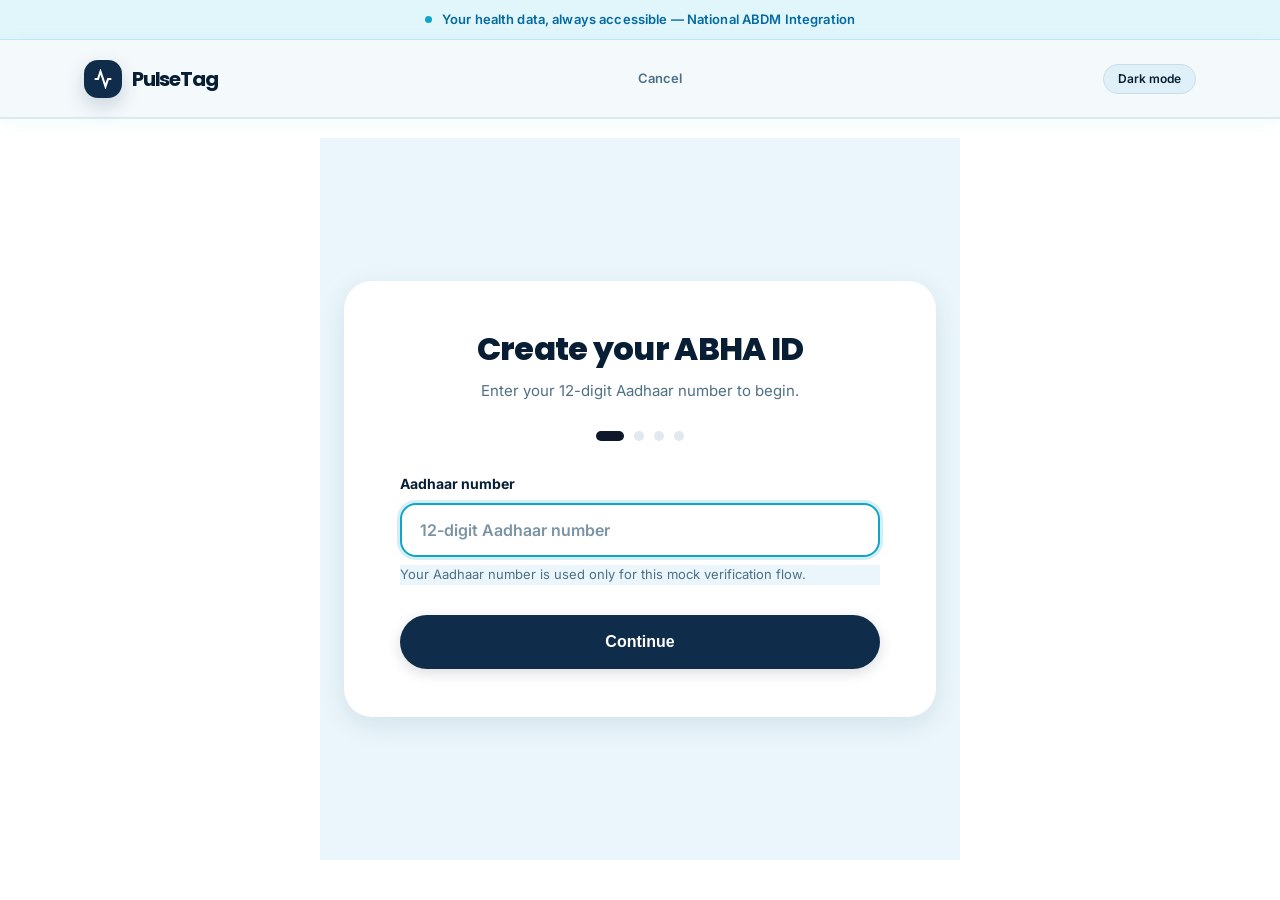
==== commit 46c96d36: "structure cleaned" ====
--- a/abha-create.html
+++ b/abha-create.html
@@ -3,7 +3,7 @@
 <head>
   <meta charset="UTF-8">
   <meta name="viewport" content="width=device-width, initial-scale=1.0">
-  <script src="theme.js"></script>
+  <script src="js/theme.js"></script>
 
   <title>PulseTag — Create ABHA ID</title>
 
@@ -11,8 +11,8 @@
   <link rel="preconnect" href="https://fonts.gstatic.com" crossorigin>
   <link href="https://fonts.googleapis.com/css2?family=Inter:wght@400;500;600;700&family=Poppins:wght@500;600;700;800&display=swap" rel="stylesheet">
 
-  <script src="state.js"></script>
-  <script src="i18n.js"></script>
+  <script src="js/state.js"></script>
+  <script src="js/i18n.js"></script>
 
   <style>
     * {
@@ -430,8 +430,8 @@
       .button, button, input, select, textarea { width: 100%; }
     }
   </style>
-  <link rel="stylesheet" href="theme.css">
-  <link rel="stylesheet" href="globals.css">
+  <link rel="stylesheet" href="css/theme.css">
+  <link rel="stylesheet" href="css/globals.css">
 </head>
 <body>
   <!-- Top Announcement Bar -->
--- a/css/theme.css
+++ b/css/theme.css
@@ -0,0 +1,332 @@
+/*
+ * PulseTag — Theme System
+ * CSS custom property overrides for light / dark.
+ * Applied globally via [data-theme="dark"] on <html>.
+ */
+
+/* ── Light theme surface tokens ──────────────────────────────── */
+:root {
+  --theme-page:           #f2f8fc;
+  --theme-surface:        #ffffff;
+  --theme-surface-alt:    #eaf6fb;
+  --theme-text:           #0f2d4a;
+  --theme-heading:        #071e34;
+  --theme-muted:          #4e7085;
+  --theme-border:         #c7dde8;
+  --theme-control:        #e0f0f8;
+  --theme-control-hover:  #c7dde8;
+  --theme-shadow:         rgba(15, 45, 74, 0.09);
+  --theme-focus:          #0ea5c8;
+  --theme-danger-bg:      #fff0ee;
+  --theme-danger-text:    #9b2335;
+  --theme-success-bg:     #d1fae5;
+  --theme-success-text:   #0e7153;
+}
+
+/* ── Dark theme surface tokens ───────────────────────────────── */
+:root[data-theme="dark"] {
+  --theme-page:           #091825;
+  --theme-surface:        #0d1f2e;
+  --theme-surface-alt:    #122536;
+  --theme-text:           #cde5f4;
+  --theme-heading:        #e8f6ff;
+  --theme-muted:          #6ba3bf;
+  --theme-border:         #1e3d55;
+  --theme-control:        #142638;
+  --theme-control-hover:  #1e3d55;
+  --theme-shadow:         rgba(0, 0, 0, 0.35);
+  --theme-focus:          #22d3ee;
+  --theme-danger-bg:      #2e1212;
+  --theme-danger-text:    #fca5a5;
+  --theme-success-bg:     #0a2e20;
+  --theme-success-text:   #6ee7b7;
+}
+
+/* ── Base resets ──────────────────────────────────────────────── */
+html,
+body {
+  background-color: var(--theme-page) !important;
+  color: var(--theme-text) !important;
+  transition: background-color 0.3s ease, color 0.3s ease;
+}
+
+/* ── Surface overrides ────────────────────────────────────────── */
+body,
+.navbar,
+.card,
+.content,
+.cluster-card,
+.upload,
+.emergency-section,
+.vault-section,
+.modal,
+.dropdown,
+table,
+.table-wrapper {
+  background-color: var(--theme-surface) !important;
+}
+
+.hero-section,
+.hero-wrapper,
+.page,
+.section,
+.emergency-item,
+.vault-list,
+.info-box,
+.hint,
+.trust-strip,
+.reassurance-section,
+.reassurance-card {
+  background-color: var(--theme-surface-alt) !important;
+}
+
+/* Announcement bar stays teal */
+.announcement-bar {
+  background-color: var(--teal-bg) !important;
+  color: var(--teal-text) !important;
+}
+
+/* ── Text ─────────────────────────────────────────────────────── */
+.brand,
+.brand-title,
+h1,
+h2,
+h3,
+h4,
+.hero-heading,
+.section-heading,
+.card-title,
+label,
+th,
+strong {
+  color: var(--theme-heading) !important;
+}
+
+p,
+.subtitle,
+.hero-subtext,
+.nav-link,
+.section-description,
+.hint,
+td,
+small,
+.footer-text {
+  color: var(--theme-muted) !important;
+}
+
+.nav-link:hover,
+a:hover {
+  color: var(--theme-heading) !important;
+}
+
+/* ── Primary buttons ──────────────────────────────────────────── */
+.logo-icon,
+.button-primary,
+.submit-btn,
+.verify-button,
+.save-button,
+.continue-btn,
+.get-started,
+.hero-action,
+.tile-action-btn,
+.card-btn,
+.showcase-btn,
+.button-primary:hover:not(:disabled),
+.submit-btn:hover:not(:disabled),
+.verify-button:hover:not(:disabled),
+.save-button:hover:not(:disabled),
+.continue-btn:not(:disabled):hover {
+  background-color: var(--primary) !important;
+  color: #ffffff !important;
+}
+
+/* In dark mode, primary buttons use the accent color for visibility */
+:root[data-theme="dark"] .logo-icon,
+:root[data-theme="dark"] .button-primary,
+:root[data-theme="dark"] .submit-btn,
+:root[data-theme="dark"] .verify-button,
+:root[data-theme="dark"] .save-button,
+:root[data-theme="dark"] .continue-btn,
+:root[data-theme="dark"] .get-started,
+:root[data-theme="dark"] .hero-action,
+:root[data-theme="dark"] .tile-action-btn,
+:root[data-theme="dark"] .card-btn,
+:root[data-theme="dark"] .button-primary:hover:not(:disabled),
+:root[data-theme="dark"] .submit-btn:hover:not(:disabled),
+:root[data-theme="dark"] .verify-button:hover:not(:disabled),
+:root[data-theme="dark"] .save-button:hover:not(:disabled),
+:root[data-theme="dark"] .continue-btn:not(:disabled):hover {
+  background-color: #0ea5c8 !important;
+  color: #ffffff !important;
+}
+
+/* ── Secondary buttons ────────────────────────────────────────── */
+.nav-btn,
+.button-secondary,
+.resend-button,
+.upload-button {
+  background-color: var(--theme-control) !important;
+  color: var(--theme-heading) !important;
+}
+
+.nav-btn:hover,
+.button-secondary:hover {
+  background-color: var(--theme-control-hover) !important;
+}
+
+/* ── Borders ──────────────────────────────────────────────────── */
+button,
+input,
+select,
+textarea,
+.upload,
+.card,
+.cluster-card,
+.section,
+.emergency-section,
+.vault-section,
+table,
+th,
+td,
+.info-item,
+.qr-wrapper {
+  border-color: var(--theme-border) !important;
+}
+
+/* ── Inputs ───────────────────────────────────────────────────── */
+input,
+select,
+textarea {
+  background-color: var(--theme-surface) !important;
+  color: var(--theme-text) !important;
+}
+
+input::placeholder,
+textarea::placeholder {
+  color: var(--theme-muted) !important;
+  opacity: 0.75;
+}
+
+input:focus,
+select:focus,
+textarea:focus,
+.input-wrapper:focus-within,
+button:focus-visible,
+a:focus-visible {
+  outline-color: var(--theme-focus) !important;
+  border-color: var(--theme-focus) !important;
+  box-shadow: 0 0 0 3px rgba(14, 165, 200, 0.18) !important;
+}
+
+input:disabled,
+button:disabled,
+select:disabled,
+textarea:disabled {
+  background-color: var(--theme-control) !important;
+  color: var(--theme-muted) !important;
+  opacity: 0.65;
+}
+
+/* ── Alerts ───────────────────────────────────────────────────── */
+[role="alert"],
+.error,
+.access-error {
+  background-color: var(--theme-danger-bg) !important;
+  color: var(--theme-danger-text) !important;
+}
+
+/* ── Success / status ─────────────────────────────────────────── */
+.success,
+.status-pill,
+.success-message {
+  background-color: var(--theme-success-bg) !important;
+  color: var(--theme-success-text) !important;
+}
+
+/* ── SVG / icons inherit current color ───────────────────────── */
+svg,
+.icon,
+button svg {
+  color: currentColor;
+}
+
+/* ── Theme toggle button ──────────────────────────────────────── */
+.theme-toggle {
+  appearance: none;
+  border: 1px solid var(--theme-border);
+  border-radius: 9999px;
+  background: var(--theme-control);
+  color: var(--theme-heading);
+  cursor: pointer;
+  font: inherit;
+  font-size: 12px;
+  font-weight: 600;
+  line-height: 1;
+  padding: 8px 14px;
+  white-space: nowrap;
+  transition: background 0.25s ease, color 0.25s ease, border-color 0.25s ease;
+}
+
+.theme-toggle:hover {
+  background: var(--theme-control-hover);
+}
+
+.theme-toggle:focus-visible {
+  outline: 2px solid var(--theme-focus);
+  outline-offset: 2px;
+}
+
+/* ── Dark mode: form section backgrounds ─────────────────────── */
+:root[data-theme="dark"] .section.health,
+:root[data-theme="dark"] .section.allergies,
+:root[data-theme="dark"] .section.meds,
+:root[data-theme="dark"] .section.contact,
+:root[data-theme="dark"] .section.vault,
+:root[data-theme="dark"] .section.doctors,
+:root[data-theme="dark"] .emergency-section {
+  background: var(--theme-surface-alt) !important;
+  border-color: var(--theme-border) !important;
+}
+
+/* ── Dark mode: tile cards ────────────────────────────────────── */
+:root[data-theme="dark"] .tile.health-tile {
+  background: #0d2d45 !important;
+}
+:root[data-theme="dark"] .tile.vault-tile {
+  background: #0a2e20 !important;
+}
+:root[data-theme="dark"] .tile.status-tile {
+  background: #2a1f08 !important;
+}
+:root[data-theme="dark"] .tile {
+  background: #122536 !important;
+}
+
+/* ── Dark mode: pastel cards ──────────────────────────────────── */
+:root[data-theme="dark"] .pastel-card.blue    { background: #0d2d45 !important; }
+:root[data-theme="dark"] .pastel-card.mint    { background: #0a2e20 !important; }
+:root[data-theme="dark"] .pastel-card.blush   { background: #2e1212 !important; }
+:root[data-theme="dark"] .pastel-card.peach   { background: #2a1f08 !important; }
+:root[data-theme="dark"] .pastel-card.lavender { background: #1e1535 !important; }
+
+/* ── Dark mode: wave divider ──────────────────────────────────── */
+:root[data-theme="dark"] .wave-divider .shape-fill {
+  fill: var(--theme-surface-alt) !important;
+}
+
+/* ── Dark mode: cluster cards ────────────────────────────────── */
+:root[data-theme="dark"] .cluster-card {
+  background: var(--theme-surface) !important;
+}
+
+/* ── Dark mode: vault link panel ──────────────────────────────── */
+:root[data-theme="dark"] .vault-link-panel {
+  background: #0d2d45 !important;
+  border-color: #1e3d55 !important;
+}
+
+/* ── Dark mode: locked state ─────────────────────────────────── */
+:root[data-theme="dark"] .locked {
+  background: #2e1212 !important;
+  border-color: #7f1d1d !important;
+}
--- a/css/globals.css
+++ b/css/globals.css
@@ -0,0 +1,764 @@
+/*
+ * PulseTag — Global Design System
+ * Visual-only: palette, navbar, hero, animations, transitions.
+ * No layout/functionality changes. All colors via CSS variables.
+ */
+
+/* ── Smooth scroll ────────────────────────────────────────────── */
+html {
+  scroll-behavior: smooth;
+}
+
+/* ── Updated CSS custom properties (light) ───────────────────── */
+:root {
+  /* Core palette */
+  --primary:           #0f2d4a;
+  --primary-dark:      #071e34;
+  --accent:            #0ea5c8;
+  --accent-hover:      #0891b2;
+  --accent-teal:       #0ea5c8;
+  --teal-bg:           #e0f6fb;
+  --teal-text:         #0369a1;
+
+  /* Backgrounds */
+  --hero-bg:           #eaf6fb;
+  --page-bg:           #f2f8fc;
+  --strip-bg:          #fde8e4;
+  --strip-text:        #991b1b;
+
+  /* Cards */
+  --card-blue:         #dbeafe;
+  --card-mint:         #d1fae5;
+  --card-blush:        #fee2e2;
+  --card-peach:        #fef3c7;
+  --card-lavender:     #ede9fe;
+
+  /* Text */
+  --text:              #0f2d4a;
+  --muted:             #4e7085;
+  --white:             #ffffff;
+  --border:            #c7dde8;
+
+  /* Semantic */
+  --success:           #0e7153;
+  --success-bg:        #d1fae5;
+  --warning:           #92400e;
+  --warning-bg:        #fef3c7;
+  --error:             #c0392b;
+  --error-bg:          #fff0ee;
+
+  /* Shadows */
+  --shadow-sm:         0 2px 8px rgba(14, 165, 200, 0.08);
+  --shadow-md:         0 8px 28px rgba(15, 45, 74, 0.10);
+  --shadow-lg:         0 16px 48px rgba(15, 45, 74, 0.13);
+
+  /* Radii */
+  --radius-sm:         10px;
+  --radius-md:         16px;
+  --radius-lg:         24px;
+  --radius-xl:         32px;
+
+  /* Navbar */
+  --nav-bg-rgb:        242, 248, 252;   /* page-bg as rgb for rgba() */
+  --nav-frosted:       rgba(242, 248, 252, 0.80);
+  --nav-border-glass:  rgba(199, 221, 232, 0.55);
+}
+
+/* ── Updated CSS custom properties (dark) ────────────────────── */
+:root[data-theme="dark"] {
+  --primary:           #e2f0f8;
+  --primary-dark:      #c0ddef;
+  --accent:            #22d3ee;
+  --accent-hover:      #06b6d4;
+  --accent-teal:       #22d3ee;
+  --teal-bg:           #0c2d3f;
+  --teal-text:         #67e8f9;
+
+  --hero-bg:           #091825;
+  --page-bg:           #0d1f2e;
+  --strip-bg:          #2a1515;
+  --strip-text:        #fca5a5;
+
+  --card-blue:         #0d2d45;
+  --card-mint:         #0a2e20;
+  --card-blush:        #2e1212;
+  --card-peach:        #2a1f08;
+  --card-lavender:     #1e1535;
+
+  --text:              #daeaf6;
+  --muted:             #7fb3cc;
+  --white:             #0d1f2e;
+  --border:            #1e3d55;
+
+  --success:           #34d399;
+  --success-bg:        #0a2e20;
+  --warning:           #fbbf24;
+  --warning-bg:        #2a1f08;
+  --error:             #f87171;
+  --error-bg:          #2e1212;
+
+  --shadow-sm:         0 2px 8px rgba(0, 0, 0, 0.25);
+  --shadow-md:         0 8px 28px rgba(0, 0, 0, 0.35);
+  --shadow-lg:         0 16px 48px rgba(0, 0, 0, 0.45);
+
+  --nav-bg-rgb:        13, 31, 46;
+  --nav-frosted:       rgba(13, 31, 46, 0.85);
+  --nav-border-glass:  rgba(30, 61, 85, 0.60);
+}
+
+/* ── Keyframes ────────────────────────────────────────────────── */
+@keyframes fadeInUp {
+  from {
+    opacity: 0;
+    transform: translateY(22px);
+  }
+  to {
+    opacity: 1;
+    transform: translateY(0);
+  }
+}
+
+@keyframes pulse-ring {
+  0%, 100% { box-shadow: 0 0 0 0 rgba(14, 165, 200, 0.35); }
+  50%       { box-shadow: 0 0 0 8px rgba(14, 165, 200, 0); }
+}
+
+@keyframes spin {
+  to { transform: rotate(360deg); }
+}
+
+@keyframes slideDown {
+  from { opacity: 0; transform: translateY(-8px); }
+  to   { opacity: 1; transform: translateY(0); }
+}
+
+@keyframes fadeIn {
+  from { opacity: 0; }
+  to   { opacity: 1; }
+}
+
+/* ── Entrance animations ──────────────────────────────────────── */
+/* Cards on .card, .content, .cluster-card, pastel cards */
+.card,
+.content,
+.cluster-card,
+.pastel-card,
+.showcase-card,
+.reassurance-card,
+.section.health,
+.section.allergies,
+.section.meds,
+.section.contact,
+.section.vault,
+.section.doctors {
+  animation: fadeInUp 0.45s ease both;
+}
+
+/* Stagger siblings */
+.card:nth-child(1),  .content:nth-child(1)  { animation-delay: 0.05s; }
+.card:nth-child(2),  .content:nth-child(2)  { animation-delay: 0.12s; }
+.card:nth-child(3),  .content:nth-child(3)  { animation-delay: 0.19s; }
+.pastel-card:nth-child(1)  { animation-delay: 0.08s; }
+.pastel-card:nth-child(2)  { animation-delay: 0.16s; }
+.pastel-card:nth-child(3)  { animation-delay: 0.24s; }
+.showcase-card:nth-child(1) { animation-delay: 0.06s; }
+.showcase-card:nth-child(2) { animation-delay: 0.12s; }
+.showcase-card:nth-child(3) { animation-delay: 0.18s; }
+.showcase-card:nth-child(4) { animation-delay: 0.24s; }
+.reassurance-card:nth-child(1) { animation-delay: 0.08s; }
+.reassurance-card:nth-child(2) { animation-delay: 0.16s; }
+.reassurance-card:nth-child(3) { animation-delay: 0.24s; }
+
+/* Hero content */
+.hero-content,
+.hero-heading,
+.header {
+  animation: fadeInUp 0.5s ease both;
+}
+.hero-subtext   { animation: fadeInUp 0.5s ease 0.1s both; }
+.get-started    { animation: fadeInUp 0.5s ease 0.2s both; }
+.hero-visual    { animation: fadeInUp 0.5s ease 0.15s both; }
+
+/* Form sections stagger */
+.section.health    { animation-delay: 0.06s; }
+.section.allergies { animation-delay: 0.12s; }
+.section.meds      { animation-delay: 0.18s; }
+.section.contact   { animation-delay: 0.24s; }
+.section.vault     { animation-delay: 0.30s; }
+.section.doctors   { animation-delay: 0.36s; }
+
+/* Success / error messages */
+.success.visible,
+.error.visible,
+.message.visible {
+  animation: slideDown 0.25s ease both;
+}
+
+/* ── Navbar — sticky frosted glass ───────────────────────────── */
+/*
+ * The navbar in every page is a flex container that is itself centered
+ * (max-width: 1160px; margin: 0 auto). We need to make it stick and
+ * apply frosted glass across the full viewport width.
+ *
+ * Strategy: wrap the sticky behaviour on a parent wrapper via a
+ * CSS-only trick — target the nav directly and stretch its background
+ * with box-shadow instead of negative margins (which break flex layout).
+ */
+.navbar {
+  position: sticky;
+  top: 0;
+  z-index: 100;
+  /* Frosted background applied via pseudo-element so the inner layout
+     (max-width + flex) is never disturbed */
+  isolation: isolate;
+  transition: box-shadow 0.3s ease;
+}
+
+/* Full-bleed frosted glass using a pseudo-element behind content */
+.navbar::before {
+  content: '';
+  position: absolute;
+  inset: 0;
+  z-index: -1;
+  background: var(--nav-frosted);
+  backdrop-filter: blur(20px);
+  -webkit-backdrop-filter: blur(20px);
+  border-bottom: 1px solid var(--nav-border-glass);
+  /* Extend past the centered max-width to cover full viewport */
+  margin-left: calc(50% - 50vw);
+  margin-right: calc(50% - 50vw);
+  box-shadow: 0 1px 0 var(--nav-border-glass), 0 4px 20px rgba(14, 165, 200, 0.06);
+  transition: background 0.3s ease, border-color 0.3s ease;
+}
+
+/* ── Logo pulse ───────────────────────────────────────────────── */
+.logo-icon {
+  animation: pulse-ring 2.8s ease-in-out infinite;
+  transition: transform 0.2s ease;
+}
+
+.logo-icon:hover {
+  transform: scale(1.08);
+}
+
+/* ── Navbar nav-link & nav-btn refinements ────────────────────── */
+.nav-link {
+  position: relative;
+  transition: color 0.2s ease !important;
+}
+
+.nav-link::after {
+  content: '';
+  position: absolute;
+  left: 0;
+  bottom: -3px;
+  width: 0;
+  height: 2px;
+  background: var(--accent);
+  border-radius: 2px;
+  transition: width 0.25s ease;
+}
+
+.nav-link:hover::after {
+  width: 100%;
+}
+
+.nav-btn {
+  transition: background 0.2s ease, transform 0.2s ease, box-shadow 0.2s ease !important;
+  border: 1px solid var(--border);
+}
+
+.nav-btn:hover {
+  transform: translateY(-1px) !important;
+  box-shadow: var(--shadow-sm) !important;
+}
+
+/* Theme toggle smooth */
+.theme-toggle {
+  transition: background 0.25s ease, color 0.25s ease, border-color 0.25s ease !important;
+}
+
+/* ── Hero — full viewport height ─────────────────────────────── */
+.hero-section {
+  min-height: calc(100vh - 46px); /* subtract announcement bar */
+  display: flex;
+  align-items: center;
+  background: linear-gradient(135deg, var(--teal-bg) 0%, var(--hero-bg) 60%, var(--page-bg) 100%) !important;
+  padding-top: 56px;
+  padding-bottom: 80px;
+}
+
+.hero-section .hero-container {
+  width: 100%;
+}
+
+/* ── Button / card hover lifts ────────────────────────────────── */
+.get-started,
+.card-btn,
+.button-primary,
+.button.button-primary,
+.save-button,
+.submit-btn,
+.verify-button,
+.continue-btn,
+.tile-action-btn,
+.hero-action,
+.showcase-btn {
+  transition: transform 0.2s ease, box-shadow 0.2s ease, background 0.2s ease !important;
+}
+
+.get-started:hover:not(:disabled),
+.card-btn:hover,
+.button-primary:hover,
+.button.button-primary:hover,
+.save-button:hover:not(:disabled),
+.submit-btn:hover:not(:disabled),
+.verify-button:hover:not(:disabled),
+.continue-btn:not(:disabled):hover {
+  transform: translateY(-2px) !important;
+  box-shadow: var(--shadow-md) !important;
+}
+
+/* Pulse on "Show Emergency QR" / .button-primary.pulse, and .hero-action */
+.hero-action,
+#scanButton ~ .buttons > .button-primary:first-child {
+  animation: pulse-ring 2.8s ease-in-out 1s infinite;
+}
+
+/* QR page — "Save QR Image" primary button pulse */
+#saveButton.button.button-primary {
+  animation: pulse-ring 2.8s ease-in-out 0.8s infinite;
+}
+
+/* Home page — hero QR link card button */
+.hero .hero-action {
+  animation: pulse-ring 2.8s ease-in-out 0.5s infinite;
+}
+
+/* Cluster cards hover */
+.cluster-card {
+  transition: transform 0.3s ease, box-shadow 0.3s ease !important;
+}
+
+.cluster-card:hover {
+  transform: translateY(-5px) !important;
+  box-shadow: var(--shadow-md) !important;
+}
+
+/* Pastel cards */
+.pastel-card {
+  transition: transform 0.25s ease, box-shadow 0.25s ease !important;
+}
+
+.pastel-card:hover {
+  transform: translateY(-5px) !important;
+  box-shadow: var(--shadow-md) !important;
+}
+
+/* Showcase cards */
+.showcase-card {
+  transition: transform 0.25s ease, box-shadow 0.25s ease !important;
+  border: 1px solid var(--border);
+}
+
+.showcase-card:hover {
+  transform: translateY(-4px) !important;
+  box-shadow: var(--shadow-md) !important;
+}
+
+/* Tile hover on home dashboard */
+.tile {
+  transition: transform 0.2s ease, box-shadow 0.2s ease !important;
+}
+
+.tile:hover:not(.status-tile) {
+  transform: translateY(-4px) !important;
+  box-shadow: var(--shadow-md) !important;
+}
+
+/* ── Input focus transitions ──────────────────────────────────── */
+input,
+select,
+textarea,
+.input-wrapper,
+.otp-input {
+  transition: border-color 0.2s ease, box-shadow 0.2s ease, background 0.2s ease !important;
+}
+
+/* ── CSS spinners for async states ───────────────────────────── */
+/* All pages already have .spinner class — ensure consistent style */
+.spinner {
+  display: inline-block;
+  width: 18px;
+  height: 18px;
+  border: 2.5px solid rgba(255, 255, 255, 0.35);
+  border-top-color: #ffffff;
+  border-radius: 50%;
+  animation: spin 0.65s linear infinite !important;
+  flex-shrink: 0;
+}
+
+/* Dark spinner variant for light backgrounds */
+.spinner-dark {
+  border-color: rgba(15, 45, 74, 0.2);
+  border-top-color: var(--primary);
+}
+
+/* ── Form section colors — theme-variable overrides ──────────── */
+/* These supplement the per-page colors so they use vars */
+:root[data-theme="dark"] .section.doctors {
+  background: #1a0d2e !important;
+  border-color: #4c1d95 !important;
+}
+
+/* ── Accent refinements on existing elements ─────────────────── */
+/* step-pill, status-pill get subtle teal accent */
+.step-pill {
+  background: var(--teal-bg) !important;
+  color: var(--teal-text) !important;
+  transition: background 0.25s ease, color 0.25s ease;
+}
+
+/* QR active status pill */
+.status-pill {
+  background: var(--card-mint) !important;
+  color: var(--success) !important;
+  transition: background 0.25s ease;
+}
+
+/* ── Announcement bar ─────────────────────────────────────────── */
+.announcement-bar {
+  background: var(--teal-bg) !important;
+  color: var(--teal-text) !important;
+  font-size: 13px;
+  font-weight: 600;
+  border-bottom: 1px solid rgba(14, 165, 200, 0.15);
+}
+
+/* ── Cards & surfaces — updated shadow ───────────────────────── */
+.card,
+.content,
+.reassurance-card {
+  box-shadow: var(--shadow-md) !important;
+  transition: box-shadow 0.25s ease !important;
+}
+
+/* ── Language chip transition ────────────────────────────────── */
+.language-chip {
+  transition: transform 0.2s ease, border-color 0.2s ease, background 0.2s ease, box-shadow 0.2s ease !important;
+}
+
+.language-chip:hover {
+  transform: translateY(-2px) !important;
+  box-shadow: var(--shadow-sm) !important;
+}
+
+/* ── Consent info items ───────────────────────────────────────── */
+.info-item {
+  transition: transform 0.2s ease, box-shadow 0.2s ease;
+}
+
+.info-item:hover {
+  transform: translateY(-1px);
+  box-shadow: var(--shadow-sm);
+}
+
+/* ── Not-now panel slide ──────────────────────────────────────── */
+.not-now-panel.visible {
+  animation: slideDown 0.25s ease both;
+}
+
+/* ── Responsive: hide nav-links on scroll still works ────────── */
+/* (navbar is sticky, so it stays at top; no JS needed) */
+
+/* ── Print: don't animate ────────────────────────────────────── */
+@media print {
+  *, *::before, *::after {
+    animation: none !important;
+    transition: none !important;
+  }
+}
+
+/* ── PulseTag landing page refresh ────────────────────────────── */
+.announcement-bar { min-height: 38px; gap: 10px; letter-spacing: .01em; }
+.announcement-bar a { color: inherit; font-size: 12px; font-weight: 800; text-decoration: none; border-bottom: 1px solid currentColor; }
+.brand-title { letter-spacing: -1.2px; }.brand-title span { color: var(--accent); }
+.logo-icon { border-radius: 14px; background: var(--primary) !important; box-shadow: 0 8px 20px rgba(10,43,74,.18); }
+.menu-toggle { display: none; }
+.eyebrow { display: flex; align-items: center; gap: 9px; color: var(--accent); font-size: 11px; font-weight: 800; letter-spacing: .13em; margin-bottom: 18px; text-transform: uppercase; }
+.eyebrow-dot { width: 8px; height: 8px; border-radius: 50%; background: #ef695b; box-shadow: 0 0 0 5px rgba(239,105,91,.12); }
+.hero-heading { max-width: 690px; }.hero-heading > span,.hero-heading em { display: inline-block; background: linear-gradient(100deg, #0b5e8a 0%, #0ea5c8 48%, #13b8a6 100%); -webkit-background-clip: text; background-clip: text; color: transparent !important; }.hero-heading em { font-family: Georgia,serif; font-weight: 400; }
+:root[data-theme="dark"] .hero-heading > span,:root[data-theme="dark"] .hero-heading em { background-image: linear-gradient(100deg, #e0f7ff 0%, #56d6ee 48%, #5eead4 100%); }
+.hero-actions { display: flex; align-items: center; flex-wrap: wrap; gap: 22px; }.get-started { gap: 12px; }
+.text-action { display: inline-flex; align-items: center; gap: 8px; padding: 14px 20px; border: 1px solid var(--border); border-radius: 999px; color: var(--primary); font-size: 14px; font-weight: 800; text-decoration: none; transition: border-color .2s ease, background .2s ease, transform .2s ease; }.text-action span { color: var(--accent); }.text-action:hover { border-color: var(--accent); background: var(--theme-control); transform: translateY(-2px); }
+.hero-proof { display: flex; flex-wrap: wrap; gap: 10px; margin-top: 32px; color: var(--muted); font-size: 12px; font-weight: 700; }.hero-proof span { display: inline-flex; align-items: center; gap: 7px; padding: 8px 11px; border: 1px solid var(--border); border-radius: 999px; background: rgba(255,255,255,.28); }.hero-proof i { display: grid; place-items: center; width: 15px; height: 15px; border-radius: 50%; background: var(--accent); color: #ffffff; font-size: 10px; font-style: normal; }
+.illustration-cluster { padding: 24px; border-radius: 32px; background: linear-gradient(145deg,rgba(255,255,255,.68),rgba(255,255,255,.2)); border: 1px solid rgba(255,255,255,.72); box-shadow: 0 24px 60px rgba(12,60,87,.13); }
+.profile-orb { position: absolute; right: -23px; top: -28px; z-index: 3; width: 82px; height: 82px; display: grid; place-content: center; border-radius: 50%; background: var(--primary); border: 6px solid var(--hero-bg); color: white; font-size: 9px; font-weight: 800; letter-spacing: .04em; text-align: center; box-shadow: 0 12px 24px rgba(15,45,74,.22); }.orb-pulse { width: 7px; height: 7px; margin: 4px auto 0; border-radius: 50%; background: #5eead4; }
+.cluster-card { border: 1px solid rgba(199,221,232,.78); }.cluster-card .cluster-icon-box { color: var(--accent); background: var(--teal-bg); }.cluster-card .coral-icon { color: #df5447; background: #ffebe7; margin-bottom: 12px; }.cluster-card .mint-icon { color: #149475; background: #e0f7f1; margin-bottom: 12px; }
+.live-status { display: flex; align-items: center; gap: 6px; color: #149475; font-size: 10px; font-weight: 800; letter-spacing: .06em; margin-bottom: 5px; text-transform: uppercase; }.live-status i { width: 6px; height: 6px; border-radius: 50%; background: currentColor; }.mini-label { color: var(--accent) !important; font-size: 9px !important; font-weight: 800; letter-spacing: .09em; margin-bottom: 5px; }
+.trust-strip { background: var(--primary) !important; }.trust-item { color: #e6f6fc !important; }.trust-icon-circle { background: rgba(255,255,255,.12) !important; color: #7ee8f4 !important; box-shadow: none; }
+:root[data-theme="dark"] .illustration-cluster { background: rgba(18,37,54,.7); border-color: rgba(107,163,191,.15); }:root[data-theme="dark"] .profile-orb { border-color: var(--hero-bg); background: #0ea5c8; }:root[data-theme="dark"] .cluster-card .coral-icon { background: #351819; }:root[data-theme="dark"] .cluster-card .mint-icon { background: #0c3028; }
+:root[data-theme="dark"] .trust-strip { background: #061927 !important; }
+:root[data-theme="dark"] .showcase-card { background: #122536 !important; border-color: var(--theme-border) !important; }
+:root[data-theme="dark"] .showcase-icon,
+:root[data-theme="dark"] .status-tag { background: #1b3549; color: #d8f1ff; }
+:root[data-theme="dark"] .showcase-btn {
+  background-color: #0ea5c8 !important;
+  color: #ffffff !important;
+  border: 1px solid #22d3ee !important;
+}
+:root[data-theme="dark"] .showcase-card:nth-child(1) { background: #0d2d45 !important; border-color: #1b577a !important; }
+:root[data-theme="dark"] .showcase-card:nth-child(2) { background: #0b3328 !important; border-color: #1c6954 !important; }
+:root[data-theme="dark"] .showcase-card:nth-child(3) { background: #292044 !important; border-color: #594686 !important; }
+:root[data-theme="dark"] .showcase-card:nth-child(4) { background: #382817 !important; border-color: #79542a !important; }
+:root[data-theme="dark"] .showcase-card:nth-child(1) .showcase-icon,
+:root[data-theme="dark"] .showcase-card:nth-child(1) .status-tag { background: #164663; }
+:root[data-theme="dark"] .showcase-card:nth-child(2) .showcase-icon,
+:root[data-theme="dark"] .showcase-card:nth-child(2) .status-tag { background: #15513f; }
+:root[data-theme="dark"] .showcase-card:nth-child(3) .showcase-icon,
+:root[data-theme="dark"] .showcase-card:nth-child(3) .status-tag { background: #443566; }
+:root[data-theme="dark"] .showcase-card:nth-child(4) .showcase-icon,
+:root[data-theme="dark"] .showcase-card:nth-child(4) .status-tag { background: #67441f; }
+:root[data-theme="dark"] .showcase-card:nth-child(2) .showcase-btn { background-color: #16a37f !important; border-color: #48d5ae !important; }
+:root[data-theme="dark"] .showcase-card:nth-child(3) .showcase-btn { background-color: #8066c8 !important; border-color: #aa96e8 !important; }
+:root[data-theme="dark"] .showcase-card:nth-child(4) .showcase-btn { background-color: #c27a27 !important; border-color: #e3aa60 !important; }
+:root[data-theme="dark"] .reassurance-card:nth-child(1) { background: #0d2d45 !important; border: 1px solid #1b577a; }
+:root[data-theme="dark"] .reassurance-card:nth-child(2) { background: #0b3328 !important; border: 1px solid #1c6954; }
+:root[data-theme="dark"] .reassurance-card:nth-child(3) { background: #351919 !important; border: 1px solid #743a37; }
+:root[data-theme="dark"] .reassurance-card:nth-child(1) .shields-row { color: #67d9f3; }
+:root[data-theme="dark"] .reassurance-card:nth-child(2) .shields-row { color: #63ddb5; }
+:root[data-theme="dark"] .reassurance-card:nth-child(3) .shields-row { color: #ff9286; }
+:root[data-theme="dark"] .footer { background: #091825 !important; border-color: #1e3d55 !important; }
+:root[data-theme="dark"] .footer-text { color: #7fb3cc !important; }
+:root[data-theme="dark"] .info-item { background: #122536 !important; border-color: #1e3d55 !important; }
+:root[data-theme="dark"] .info-text strong { color: #e8f6ff !important; }
+:root[data-theme="dark"] .info-text span { color: #8dc4df !important; }
+:root[data-theme="dark"] .note { background: #0d2d45 !important; border-color: #1e5b7b !important; color: #8ed9ff !important; }
+:root[data-theme="dark"] .qr-wrapper { background: #122536 !important; border-color: #1e5574 !important; box-shadow: 0 12px 32px rgba(0,0,0,.3) !important; }
+:root[data-theme="dark"] #qrcode { color: #cdeeff !important; background: #0b1d2b; border-radius: 14px; }
+:root[data-theme="dark"] .vault-link-panel { background: #0d2d45 !important; border-color: #1e5574 !important; }
+:root[data-theme="dark"] .vault-link-panel strong { color: #8ed9ff !important; }
+:root[data-theme="dark"] .hero { background: #122536 !important; border: 1px solid #1e3d55; box-shadow: 0 14px 36px rgba(0,0,0,.28) !important; }
+:root[data-theme="dark"] .hero-icon { background: #0d2d45 !important; color: #67d9f3 !important; }
+@media (max-width: 960px) { .navbar { position: relative; }.navbar::before { margin: 0; }.menu-toggle { display: inline-flex; width: 40px; height: 40px; flex-direction: column; align-items: center; justify-content: center; gap: 4px; border: 1px solid var(--border); border-radius: 12px; background: var(--theme-surface); cursor: pointer; }.menu-toggle span { width: 17px; height: 2px; border-radius: 4px; background: var(--primary); transition: transform .2s,opacity .2s; }.menu-toggle.is-open span:first-child { transform: translateY(6px) rotate(45deg); }.menu-toggle.is-open span:nth-child(2) { opacity: 0; }.menu-toggle.is-open span:last-child { transform: translateY(-6px) rotate(-45deg); }.nav-links { display: none; position: absolute; top: calc(100% + 8px); right: 20px; z-index: 120; min-width: 220px; padding: 10px; border: 1px solid var(--border); border-radius: 16px; background: var(--theme-surface); box-shadow: var(--shadow-lg); }.nav-links.is-open { display: grid; }.nav-link { padding: 10px 12px; border-radius: 9px; }.nav-btn { margin-left: auto; }.hero-content { display: flex; flex-direction: column; align-items: center; }.eyebrow,.hero-actions,.hero-proof { justify-content: center; } }
+@media (max-width: 600px) { .announcement-bar { flex-wrap: wrap; padding: 9px 18px; }.announcement-bar a { width: 100%; }.nav-btn { display: none; }.nav-links { right: 16px; left: 16px; }.hero-heading { font-size: clamp(33px,11vw,47px) !important; }.get-started { width: 100%; }.illustration-cluster { padding: 14px; gap: 10px; }.cluster-card { padding: 16px; border-radius: 16px; }.profile-orb { right: -8px; top: -21px; transform: scale(.78); } }
+@media (prefers-reduced-motion: reduce) { *,*::before,*::after { animation-duration: .01ms !important; animation-iteration-count: 1 !important; transition-duration: .01ms !important; } }
+
+/* ── Landing page refresh: PulseTag emergency identity ─────────── */
+.announcement-bar {
+  min-height: 38px;
+  gap: 10px;
+  letter-spacing: .01em;
+}
+
+.announcement-bar a {
+  color: inherit;
+  font-size: 12px;
+  font-weight: 800;
+  text-decoration: none;
+  border-bottom: 1px solid currentColor;
+}
+
+.brand-title { letter-spacing: -1.2px; }
+.brand-title span { color: var(--accent); }
+
+.logo-icon {
+  border-radius: 14px;
+  background: var(--primary) !important;
+  box-shadow: 0 8px 20px rgba(10, 43, 74, .18);
+}
+
+.menu-toggle { display: none; }
+.eyebrow {
+  color: var(--accent);
+  display: flex;
+  align-items: center;
+  gap: 9px;
+  font-size: 11px;
+  font-weight: 800;
+  letter-spacing: .13em;
+  margin-bottom: 18px;
+  text-transform: uppercase;
+}
+
+.eyebrow-dot {
+  width: 8px;
+  height: 8px;
+  border-radius: 50%;
+  background: #ef695b;
+  box-shadow: 0 0 0 5px rgba(239, 105, 91, .12);
+}
+
+.hero-heading { max-width: 690px; }
+.hero-heading em {
+  color: var(--accent);
+  font-family: Georgia, 'Times New Roman', serif;
+  font-size: .98em;
+  font-weight: 400;
+}
+
+.hero-actions {
+  display: flex;
+  align-items: center;
+  flex-wrap: wrap;
+  gap: 22px;
+}
+
+.get-started { gap: 12px; }
+.text-action {
+  color: var(--primary);
+  font-size: 14px;
+  font-weight: 800;
+  text-decoration: none;
+}
+
+.text-action span { color: var(--accent); margin-left: 4px; }
+.text-action:hover { color: var(--accent); }
+
+.hero-proof {
+  display: flex;
+  flex-wrap: wrap;
+  gap: 10px 22px;
+  margin-top: 32px;
+  color: var(--muted);
+  font-size: 12px;
+  font-weight: 600;
+}
+
+.hero-proof strong { color: var(--accent); margin-right: 5px; }
+
+.illustration-cluster {
+  padding: 24px;
+  border-radius: 32px;
+  background: linear-gradient(145deg, rgba(255,255,255,.68), rgba(255,255,255,.2));
+  border: 1px solid rgba(255,255,255,.72);
+  box-shadow: 0 24px 60px rgba(12, 60, 87, .13);
+}
+
+.profile-orb {
+  position: absolute;
+  right: -23px;
+  top: -28px;
+  z-index: 3;
+  width: 82px;
+  height: 82px;
+  display: grid;
+  place-content: center;
+  border-radius: 50%;
+  background: var(--primary);
+  border: 6px solid var(--hero-bg);
+  color: white;
+  font-size: 9px;
+  font-weight: 800;
+  letter-spacing: .04em;
+  text-align: center;
+  box-shadow: 0 12px 24px rgba(15,45,74,.22);
+}
+
+.orb-pulse {
+  width: 7px;
+  height: 7px;
+  margin: 4px auto 0;
+  border-radius: 50%;
+  background: #5eead4;
+  box-shadow: 0 0 0 4px rgba(94,234,212,.12);
+}
+
+.cluster-card { border: 1px solid rgba(199,221,232,.78); }
+.cluster-card.featured { padding: 22px; }
+.cluster-card .cluster-icon-box {
+  color: var(--accent);
+  background: var(--teal-bg);
+}
+.cluster-card .coral-icon { color: #df5447; background: #ffebe7; margin-bottom: 12px; }
+.cluster-card .mint-icon { color: #149475; background: #e0f7f1; margin-bottom: 12px; }
+.live-status {
+  display: flex;
+  align-items: center;
+  gap: 6px;
+  color: #149475;
+  font-size: 10px;
+  font-weight: 800;
+  letter-spacing: .06em;
+  margin-bottom: 5px;
+  text-transform: uppercase;
+}
+.live-status i { width: 6px; height: 6px; border-radius: 50%; background: currentColor; }
+.mini-label { color: var(--accent) !important; font-size: 9px !important; font-weight: 800; letter-spacing: .09em; margin-bottom: 5px; }
+
+.trust-strip {
+  background: var(--primary) !important;
+  margin-top: 48px;
+}
+.trust-item { color: #e6f6fc !important; }
+.trust-icon-circle { background: rgba(255,255,255,.12) !important; color: #7ee8f4 !important; box-shadow: none; }
+
+:root[data-theme="dark"] .illustration-cluster { background: rgba(18,37,54,.7); border-color: rgba(107,163,191,.15); }
+:root[data-theme="dark"] .profile-orb { border-color: var(--hero-bg); background: #0ea5c8; }
+:root[data-theme="dark"] .cluster-card .coral-icon { background: #351819; }
+:root[data-theme="dark"] .cluster-card .mint-icon { background: #0c3028; }
+
+@media (max-width: 960px) {
+  .navbar { position: relative; }
+  .navbar::before { margin: 0; }
+  .menu-toggle {
+    display: inline-flex;
+    width: 40px;
+    height: 40px;
+    flex-direction: column;
+    align-items: center;
+    justify-content: center;
+    gap: 4px;
+    border: 1px solid var(--border);
+    border-radius: 12px;
+    background: var(--theme-surface);
+    cursor: pointer;
+  }
+  .menu-toggle span { width: 17px; height: 2px; border-radius: 4px; background: var(--primary); transition: transform .2s ease, opacity .2s ease; }
+  .menu-toggle.is-open span:first-child { transform: translateY(6px) rotate(45deg); }
+  .menu-toggle.is-open span:nth-child(2) { opacity: 0; }
+  .menu-toggle.is-open span:last-child { transform: translateY(-6px) rotate(-45deg); }
+  .nav-links {
+    display: none;
+    position: absolute;
+    top: calc(100% + 8px);
+    right: 20px;
+    z-index: 120;
+    min-width: 220px;
+    padding: 10px;
+    border: 1px solid var(--border);
+    border-radius: 16px;
+    background: var(--theme-surface);
+    box-shadow: var(--shadow-lg);
+  }
+  .nav-links.is-open { display: grid; }
+  .nav-link { padding: 10px 12px; border-radius: 9px; }
+  .nav-link:hover { background: var(--theme-control); }
+  .nav-btn { margin-left: auto; }
+  .hero-section { min-height: auto; }
+  .hero-content { display: flex; flex-direction: column; align-items: center; }
+  .eyebrow { justify-content: center; }
+  .hero-actions, .hero-proof { justify-content: center; }
+  .hero-visual { margin-top: 12px; }
+}
+
+@media (max-width: 600px) {
+  .announcement-bar { align-items: center; flex-wrap: wrap; padding: 9px 18px; line-height: 1.35; }
+  .announcement-bar a { width: 100%; }
+  .navbar { padding: 14px 16px !important; }
+  .nav-btn { display: none; }
+  .nav-links { right: 16px; left: 16px; }
+  .hero-section { padding-top: 42px; }
+  .hero-heading { font-size: clamp(33px, 11vw, 47px) !important; }
+  .hero-actions { gap: 16px; }
+  .get-started { width: 100%; }
+  .text-action { padding: 4px 8px; }
+  .illustration-cluster { padding: 14px; gap: 10px; }
+  .cluster-card { padding: 16px; border-radius: 16px; }
+  .cluster-card.featured { padding: 16px; gap: 12px; }
+  .profile-orb { right: -8px; top: -21px; transform: scale(.78); }
+}
+
+@media (prefers-reduced-motion: reduce) {
+  *, *::before, *::after { animation-duration: .01ms !important; animation-iteration-count: 1 !important; scroll-behavior: auto !important; transition-duration: .01ms !important; }
+}
